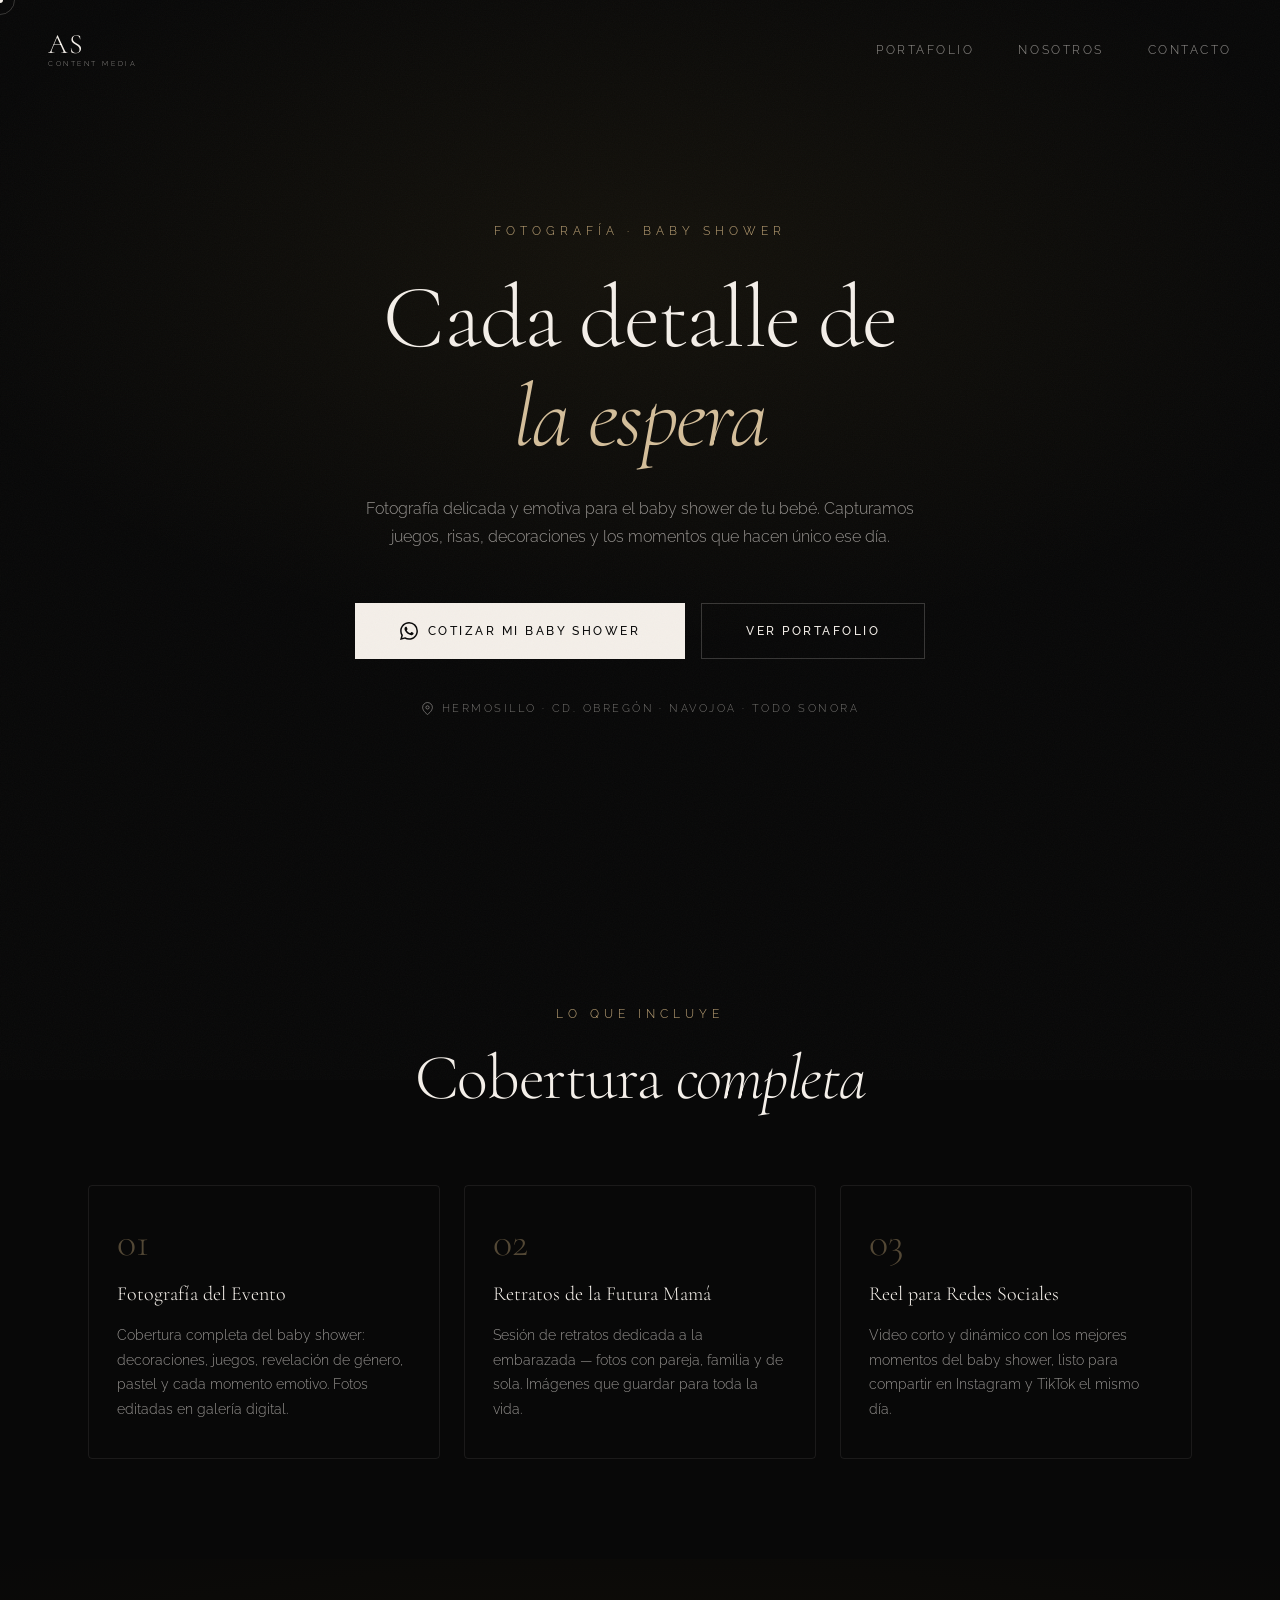
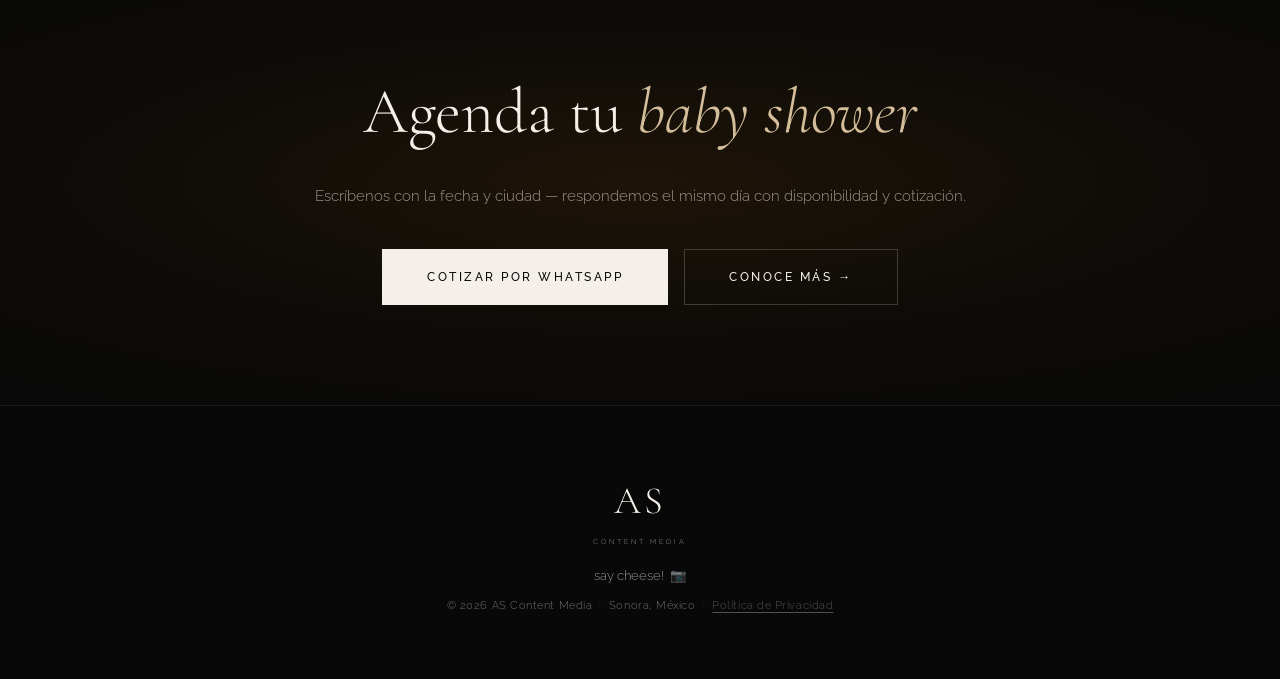
==== baby-shower.html @ 1902acff "feat: nuevas páginas de servicios, SEO optimizado y mejoras de UI - Agregar páginas: baby-shower, ba" ====
<!DOCTYPE html>
<html lang="es-MX">
<head>
  <meta charset="UTF-8">
  <meta name="viewport" content="width=device-width, initial-scale=1.0">
  <meta name="description" content="Fotografía profesional para baby shower en Sonora, México. Capturamos cada detalle, juego y emoción de la celebración de tu bebé. Hermosillo, Ciudad Obregón, Navojoa y todo Sonora.">
  <title>Fotografía para Baby Shower en Sonora | AS Content Media</title>
  <link rel="canonical" href="https://pagina-ascontentmedia.vercel.app/baby-shower.html">

  <script type="application/ld+json">
  {
    "@context": "https://schema.org",
    "@type": "Service",
    "name": "Fotografía para Baby Shower en Sonora",
    "description": "Fotografía profesional para baby shower en Hermosillo, Ciudad Obregón, Navojoa y todo el estado de Sonora, México.",
    "provider": {
      "@type": "LocalBusiness",
      "name": "AS Content Media",
      "telephone": "+526471581483",
      "url": "https://pagina-ascontentmedia.vercel.app/"
    },
    "areaServed": [
      { "@type": "City", "name": "Hermosillo" },
      { "@type": "City", "name": "Ciudad Obregón" },
      { "@type": "City", "name": "Navojoa" },
      { "@type": "City", "name": "Guaymas" },
      { "@type": "AdministrativeArea", "name": "Sonora" }
    ],
    "serviceType": "Baby Shower Photography"
  }
  </script>

  <link rel="preconnect" href="https://fonts.googleapis.com">
  <link rel="preconnect" href="https://fonts.gstatic.com" crossorigin>
  <link href="https://fonts.googleapis.com/css2?family=Cormorant+Garamond:ital,wght@0,300;0,400;1,300;1,400&family=Raleway:wght@300;400;500&display=swap" rel="stylesheet">
  <link rel="stylesheet" href="/css/style.css">

  <style>
    .event-hero {
      min-height: 100svh;
      display: flex;
      align-items: center;
      justify-content: center;
      text-align: center;
      padding: 140px 32px 100px;
      background:
        radial-gradient(ellipse 80% 60% at 50% 30%, rgba(184,150,62,0.07) 0%, transparent 70%),
        var(--black);
    }
    .event-hero__inner { max-width: 760px; margin: 0 auto; }
    .event-hero__tag {
      display: inline-block;
      font-size: 0.75rem;
      letter-spacing: 0.42em;
      text-transform: uppercase;
      color: var(--gold);
      margin-bottom: 28px;
    }
    .event-hero__title {
      font-family: var(--serif);
      font-size: clamp(3rem, 7vw, 6rem);
      font-weight: 300;
      line-height: 1.1;
      letter-spacing: -0.02em;
      margin-bottom: 28px;
    }
    .event-hero__title em { font-style: italic; color: var(--gold-lt); }
    .event-hero__sub {
      font-size: 1rem;
      color: var(--white-60);
      line-height: 1.75;
      margin-bottom: 52px;
      max-width: 560px;
      margin-left: auto;
      margin-right: auto;
    }
    .event-hero__location {
      display: inline-flex;
      align-items: center;
      gap: 8px;
      font-size: 0.7rem;
      letter-spacing: 0.22em;
      text-transform: uppercase;
      color: rgba(244,239,233,0.45);
      margin-top: 40px;
    }
    .event-section { padding: 100px 0; background: var(--black); }
    .event-section--alt {
      background: linear-gradient(180deg, var(--black) 0%, #0e0c08 50%, var(--black) 100%);
    }
    .event-grid {
      display: grid;
      grid-template-columns: repeat(3, 1fr);
      gap: 24px;
      margin-top: 60px;
    }
    .event-card {
      padding: 36px 28px;
      border: 1px solid var(--white-08);
      border-radius: 4px;
    }
    .event-card__num {
      font-family: var(--serif);
      font-size: 2.5rem;
      color: var(--gold);
      opacity: 0.4;
      line-height: 1;
      margin-bottom: 16px;
    }
    .event-card h3 { font-family: var(--serif); font-size: 1.25rem; font-weight: 300; margin-bottom: 12px; }
    .event-card p { font-size: 0.88rem; color: var(--white-60); line-height: 1.75; }
    .event-cta {
      padding: 100px 0;
      text-align: center;
      background: radial-gradient(ellipse 85% 65% at 50% 50%, #1e1408 0%, #0e0c08 50%, var(--black) 100%);
    }
    .event-cta__title { font-family: var(--serif); font-size: clamp(2.5rem, 5vw, 4.5rem); font-weight: 300; margin-bottom: 20px; }
    .event-cta__title em { font-style: italic; color: var(--gold-lt); }
    .event-cta__sub { font-size: 0.93rem; color: var(--white-60); margin-bottom: 40px; }
    .event-cta__btns { display: flex; gap: 16px; justify-content: center; flex-wrap: wrap; }
    @media (max-width: 720px) { .event-grid { grid-template-columns: 1fr; } }
  </style>
</head>
<body>

  <div class="grain"></div>
  <div class="cursor" id="cursor"></div>
  <div class="cursor-follower" id="cursorFollower"></div>

  <nav class="nav" id="nav">
    <a href="/" class="nav__logo" style="text-decoration:none">
      <span class="nav__logo-as">AS</span>
      <span class="nav__logo-sub">CONTENT MEDIA</span>
    </a>
    <ul class="nav__links" style="margin-left:auto">
      <li><a href="/#portafolio" class="nav__link">Portafolio</a></li>
      <li><a href="/#nosotros" class="nav__link">Nosotros</a></li>
      <li><a href="/#contacto" class="nav__link">Contacto</a></li>
    </ul>
  </nav>

  <section class="event-hero">
    <div class="event-hero__inner">
      <span class="event-hero__tag">Fotografía · Baby Shower</span>
      <h1 class="event-hero__title">Cada detalle de<br><em>la espera</em></h1>
      <p class="event-hero__sub">Fotografía delicada y emotiva para el baby shower de tu bebé. Capturamos juegos, risas, decoraciones y los momentos que hacen único ese día.</p>
      <div style="display:flex;gap:16px;justify-content:center;flex-wrap:wrap">
        <a href="https://wa.me/526471581483?text=Hola,%20me%20interesa%20fotografía%20para%20un%20baby%20shower" class="btn btn--white btn--lg" target="_blank" rel="noopener">
          <svg viewBox="0 0 24 24" fill="currentColor" width="18" height="18"><path d="M17.472 14.382c-.297-.149-1.758-.867-2.03-.967-.273-.099-.471-.148-.67.15-.197.297-.767.966-.94 1.164-.173.199-.347.223-.644.075-.297-.15-1.255-.463-2.39-1.475-.883-.788-1.48-1.761-1.653-2.059-.173-.297-.018-.458.13-.606.134-.133.298-.347.446-.52.149-.174.198-.298.298-.497.099-.198.05-.371-.025-.52-.075-.149-.669-1.612-.916-2.207-.242-.579-.487-.5-.669-.51-.173-.008-.371-.01-.57-.01-.198 0-.52.074-.792.372-.272.297-1.04 1.016-1.04 2.479 0 1.462 1.065 2.875 1.213 3.074.149.198 2.096 3.2 5.077 4.487.709.306 1.262.489 1.694.625.712.227 1.36.195 1.871.118.571-.085 1.758-.719 2.006-1.413.248-.694.248-1.289.173-1.413-.074-.124-.272-.198-.57-.347m-5.421 7.403h-.004a9.87 9.87 0 0 1-5.031-1.378l-.361-.214-3.741.982.998-3.648-.235-.374a9.86 9.86 0 0 1-1.51-5.26c.001-5.45 4.436-9.884 9.888-9.884 2.64 0 5.122 1.03 6.988 2.898a9.825 9.825 0 0 1 2.893 6.994c-.003 5.45-4.437 9.884-9.885 9.884m8.413-18.297A11.815 11.815 0 0 0 12.05 0C5.495 0 .16 5.335.157 11.892c0 2.096.547 4.142 1.588 5.945L.057 24l6.305-1.654a11.882 11.882 0 0 0 5.683 1.448h.005c6.554 0 11.89-5.335 11.893-11.893a11.821 11.821 0 0 0-3.48-8.413z"/></svg>
          Cotizar mi baby shower
        </a>
        <a href="/#portafolio" class="btn btn--ghost btn--lg">Ver portafolio</a>
      </div>
      <div class="event-hero__location">
        <svg viewBox="0 0 24 24" fill="none" stroke="currentColor" stroke-width="1.6" width="13" height="13"><path d="M21 10c0 7-9 13-9 13s-9-6-9-13a9 9 0 0 1 18 0z"/><circle cx="12" cy="10" r="3"/></svg>
        Hermosillo · Cd. Obregón · Navojoa · Todo Sonora
      </div>
    </div>
  </section>

  <section class="event-section">
    <div class="container">
      <div class="section-head">
        <span class="section-tag">Lo que incluye</span>
        <h2 class="section-title">Cobertura <em>completa</em></h2>
      </div>
      <div class="event-grid">
        <div class="event-card">
          <div class="event-card__num">01</div>
          <h3>Fotografía del Evento</h3>
          <p>Cobertura completa del baby shower: decoraciones, juegos, revelación de género, pastel y cada momento emotivo. Fotos editadas en galería digital.</p>
        </div>
        <div class="event-card">
          <div class="event-card__num">02</div>
          <h3>Retratos de la Futura Mamá</h3>
          <p>Sesión de retratos dedicada a la embarazada — fotos con pareja, familia y de sola. Imágenes que guardar para toda la vida.</p>
        </div>
        <div class="event-card">
          <div class="event-card__num">03</div>
          <h3>Reel para Redes Sociales</h3>
          <p>Video corto y dinámico con los mejores momentos del baby shower, listo para compartir en Instagram y TikTok el mismo día.</p>
        </div>
      </div>
    </div>
  </section>

  <section class="event-cta">
    <div class="container">
      <h2 class="event-cta__title">Agenda tu <em>baby shower</em></h2>
      <p class="event-cta__sub">Escríbenos con la fecha y ciudad — respondemos el mismo día con disponibilidad y cotización.</p>
      <div class="event-cta__btns">
        <a href="https://wa.me/526471581483?text=Hola,%20me%20interesa%20fotografía%20para%20un%20baby%20shower" class="btn btn--white btn--lg" target="_blank" rel="noopener">Cotizar por WhatsApp</a>
        <a href="/" class="btn btn--ghost btn--lg">Conoce más →</a>
      </div>
    </div>
  </section>

  <footer class="footer">
    <div class="container">
      <div class="footer__inner">
        <div class="footer__logo">
          <span class="footer__as">AS</span>
          <span class="footer__sub">CONTENT MEDIA</span>
        </div>
        <p class="footer__tag">say cheese! &nbsp;&#128247;</p>
        <p class="footer__copy">&copy; 2026 AS Content Media &nbsp;&middot;&nbsp; Sonora, M&eacute;xico &nbsp;&middot;&nbsp; <a href="/politica-privacidad.html" class="footer__privacy">Política de Privacidad</a></p>
      </div>
    </div>
  </footer>

  <script>
    const nav = document.getElementById('nav');
    window.addEventListener('scroll', () => nav.classList.toggle('scrolled', window.scrollY > 60), { passive: true });
  </script>
  <script src="/js/cursor.js"></script>

</body>
</html>
---- css/style.css ----
/* =============================================
   AS CONTENT MEDIA — Stylesheet
   ============================================= */

/* ---- Variables ---- */
:root {
  --black:     #080808;
  --dark:      #101010;
  --dark2:     #191919;
  --dark3:     #222222;
  --white:     #f4efe9;
  --white-60:  rgba(244, 239, 233, 0.6);
  --white-20:  rgba(244, 239, 233, 0.2);
  --white-08:  rgba(244, 239, 233, 0.08);
  --gold:      #c4a87a;
  --gold-lt:   #d4be9a;
  --serif:     'Cormorant Garamond', Georgia, serif;
  --sans:      'Raleway', sans-serif;
  --ease:      cubic-bezier(0.25, 0.46, 0.45, 0.94);
  --trans:     all 0.4s var(--ease);
}

/* ---- Reset ---- */
*, *::before, *::after { box-sizing: border-box; margin: 0; padding: 0; }
html { scroll-behavior: smooth; font-size: 16px; }
body {
  background: var(--black);
  color: var(--white);
  font-family: var(--sans);
  font-weight: 300;
  line-height: 1.65;
  overflow-x: hidden;
  cursor: none;
}
a { color: inherit; text-decoration: none; }
button { border: none; background: none; font: inherit; }
ul { list-style: none; }

/* ---- Grain overlay ---- */
.grain {
  position: fixed;
  inset: -20%;
  width: 140%;
  height: 140%;
  background-image: url("data:image/svg+xml,%3Csvg xmlns='http://www.w3.org/2000/svg' width='300' height='300'%3E%3Cfilter id='n'%3E%3CfeTurbulence type='fractalNoise' baseFrequency='0.85' numOctaves='4' stitchTiles='stitch'/%3E%3C/filter%3E%3Crect width='300' height='300' filter='url(%23n)'/%3E%3C/svg%3E");
  opacity: 0.032;
  pointer-events: none;
  z-index: 9999;
  animation: grain 10s steps(8) infinite;
}
@keyframes grain {
  0%   { transform: translate(0,0); }
  12%  { transform: translate(-5%,-5%); }
  25%  { transform: translate(-10%, 5%); }
  37%  { transform: translate(5%,-10%); }
  50%  { transform: translate(-5%, 15%); }
  62%  { transform: translate(15%,0); }
  75%  { transform: translate(0,10%); }
  87%  { transform: translate(-15%,0); }
  100% { transform: translate(10%,5%); }
}

/* ---- Custom cursor ---- */
.cursor {
  width: 6px;
  height: 6px;
  background: var(--white);
  border-radius: 50%;
  position: fixed;
  top: 0; left: 0;
  pointer-events: none;
  z-index: 10000;
  transform: translate(-50%, -50%);
  transition: transform 0.1s ease;
}
.cursor-follower {
  width: 30px;
  height: 30px;
  border: 1px solid var(--white-20);
  border-radius: 50%;
  position: fixed;
  top: 0; left: 0;
  pointer-events: none;
  z-index: 9998;
  transform: translate(-50%, -50%);
  transition: width 0.3s var(--ease), height 0.3s var(--ease), opacity 0.3s;
}
.cursor--hover ~ .cursor-follower,
.cursor-follower.hovered {
  width: 52px;
  height: 52px;
  opacity: 0.4;
}

/* ---- Layout helpers ---- */
.container {
  max-width: 1200px;
  margin: 0 auto;
  padding: 0 48px;
}
@media (max-width: 768px) { .container { padding: 0 24px; } }

/* ---- Reveal animation ---- */
.reveal {
  opacity: 0;
  transform: translateY(28px);
  transition: opacity 0.85s var(--ease), transform 0.85s var(--ease);
}
.reveal.in { opacity: 1; transform: none; }

/* =============================================
   NAVIGATION
   ============================================= */
.nav {
  position: fixed;
  top: 0; left: 0; right: 0;
  z-index: 900;
  padding: 30px 48px;
  display: flex;
  align-items: center;
  justify-content: space-between;
  transition: padding 0.4s var(--ease), background 0.4s var(--ease), border-color 0.4s var(--ease);
  border-bottom: 1px solid transparent;
}
.nav.scrolled {
  padding: 18px 48px;
  background: rgba(8, 8, 8, 0.92);
  backdrop-filter: blur(24px);
  -webkit-backdrop-filter: blur(24px);
  border-bottom-color: var(--white-08);
}

.nav__logo { display: flex; flex-direction: column; line-height: 1; }
.nav__logo-as {
  font-family: var(--serif);
  font-size: 1.75rem;
  font-weight: 300;
  letter-spacing: 0.04em;
}
.nav__logo-sub {
  font-size: 0.42rem;
  letter-spacing: 0.38em;
  color: var(--white-60);
  text-transform: uppercase;
  margin-top: 3px;
}

.nav__links {
  display: flex;
  gap: 44px;
}
.nav__link {
  font-size: 0.72rem;
  letter-spacing: 0.22em;
  text-transform: uppercase;
  color: var(--white-60);
  position: relative;
  transition: color 0.3s;
}
.nav__link::after {
  content: '';
  position: absolute;
  bottom: -5px; left: 0;
  width: 0; height: 1px;
  background: var(--gold);
  transition: width 0.35s var(--ease);
}
.nav__link:hover { color: var(--white); }
.nav__link:hover::after { width: 100%; }

.nav__burger {
  display: none;
  flex-direction: column;
  gap: 5px;
  padding: 12px;
  cursor: none;
}
.nav__burger span {
  display: block;
  width: 22px;
  height: 1px;
  background: var(--white);
  transition: var(--trans);
}
.nav__burger.open span:nth-child(1) { transform: translateY(6px) rotate(45deg); }
.nav__burger.open span:nth-child(2) { opacity: 0; }
.nav__burger.open span:nth-child(3) { transform: translateY(-6px) rotate(-45deg); }

/* =============================================
   MOBILE MENU
   ============================================= */
.mobile-menu {
  position: fixed;
  inset: 0;
  background: var(--black);
  z-index: 800;
  display: flex;
  align-items: center;
  justify-content: center;
  opacity: 0;
  pointer-events: none;
  transition: opacity 0.4s var(--ease);
}
.mobile-menu.open { opacity: 1; pointer-events: all; }
.mobile-menu ul { display: flex; flex-direction: column; gap: 36px; text-align: center; }
.mobile-link {
  font-family: var(--serif);
  font-size: 3.2rem;
  font-weight: 300;
  letter-spacing: 0.04em;
  color: var(--white);
  transition: color 0.3s;
}
.mobile-link:hover { color: var(--gold); }

/* =============================================
   BUTTONS
   ============================================= */
.btn {
  display: inline-flex;
  align-items: center;
  gap: 10px;
  padding: 13px 32px;
  font-family: var(--sans);
  font-size: 0.72rem;
  font-weight: 500;
  letter-spacing: 0.2em;
  text-transform: uppercase;
  border: 1px solid transparent;
  cursor: none;
  transition: var(--trans);
}
.btn--white { background: var(--white); color: var(--black); border-color: var(--white); }
.btn--white:hover { background: var(--gold); border-color: var(--gold); }
.btn--ghost { background: transparent; color: var(--white); border-color: var(--white-20); }
.btn--ghost:hover { border-color: var(--white-60); }
.btn--lg { padding: 17px 44px; font-size: 0.78rem; }

/* =============================================
   HERO
   ============================================= */
.hero {
  min-height: 100vh;
  display: flex;
  flex-direction: column;
  justify-content: center;
  padding: 130px 48px 90px;
  position: relative;
  overflow: hidden;
  max-width: 100vw;
}

.hero__right-section {
  position: absolute;
  right: 0;
  top: 0;
  bottom: 0;
  width: 58%;
  display: flex;
  align-items: center;
  justify-content: center;
  pointer-events: none;
}

.hero__bg-letter {
  position: absolute;
  font-family: var(--serif);
  font-size: clamp(200px, 22vw, 380px);
  font-weight: 300;
  line-height: 1;
  color: transparent;
  -webkit-text-stroke: 1px rgba(244, 239, 233, 0.05);
  letter-spacing: -0.02em;
  pointer-events: none;
  user-select: none;
  white-space: nowrap;
}

.hero__content {
  max-width: 820px;
  position: relative;
  z-index: 1;
}

.hero__tag {
  font-size: 0.75rem;
  letter-spacing: 0.42em;
  text-transform: uppercase;
  color: var(--gold);
  margin-bottom: 24px;
  transition-delay: 0.1s;
}

.hero__title {
  font-family: var(--serif);
  font-size: clamp(3.8rem, 8.5vw, 8.5rem);
  font-weight: 300;
  line-height: 1.03;
  letter-spacing: -0.025em;
  margin-bottom: 28px;
  transition-delay: 0.2s;
}
.hero__title em { font-style: italic; color: var(--gold-lt); }

.hero__sub {
  font-size: 0.95rem;
  color: var(--white-60);
  line-height: 1.85;
  max-width: 460px;
  margin-bottom: 52px;
  transition-delay: 0.3s;
}

.hero__cta {
  display: flex;
  gap: 18px;
  flex-wrap: wrap;
  transition-delay: 0.4s;
}

/* ---- Hero right panel ---- */
.hero__right {
  position: relative;
  display: flex;
  flex-direction: column;
  align-items: center;
  gap: 28px;
  z-index: 2;
  pointer-events: all;
}
.hero__badge {
  position: relative;
  width: 190px;
  height: 190px;
  flex-shrink: 0;
}
.hero__badge-ring {
  width: 100%;
  height: 100%;
  animation: spinBadge 28s linear infinite;
}
@keyframes spinBadge { to { transform: rotate(360deg); } }
.hero__badge-center {
  position: absolute;
  top: 50%; left: 50%;
  transform: translate(-50%, -50%);
  width: 76px; height: 76px;
  border: 1px solid var(--white-20);
  border-radius: 50%;
  display: flex;
  align-items: center;
  justify-content: center;
  transition: border-color 0.4s;
}
.hero__badge:hover .hero__badge-center { border-color: var(--gold); }
.hero__badge-center svg { width: 30px; height: 30px; color: var(--white-60); transition: color 0.4s; }
.hero__badge:hover .hero__badge-center svg { color: var(--gold); }
.hero__right-divider {
  width: 1px;
  height: 48px;
  background: linear-gradient(to bottom, transparent, var(--white-20), transparent);
}
.hero__ig {
  display: flex;
  align-items: center;
  gap: 9px;
  font-size: 0.68rem;
  letter-spacing: 0.18em;
  text-transform: uppercase;
  color: var(--white-60);
  border: 1px solid var(--white-08);
  padding: 11px 20px;
  transition: color 0.3s, border-color 0.3s;
}
.hero__ig:hover { color: var(--white); border-color: var(--white-20); }
.hero__location {
  display: flex;
  align-items: center;
  gap: 7px;
  font-size: 0.62rem;
  letter-spacing: 0.18em;
  text-transform: uppercase;
  color: rgba(244, 239, 233, 0.55);
}

/* Ocultar en móvil */
@media (max-width: 960px) { .hero__right-section { display: none; } }

.hero__scroll {
  position: absolute;
  bottom: 44px;
  right: 48px;
  display: flex;
  flex-direction: column;
  align-items: center;
  gap: 14px;
}
.hero__scroll span {
  font-size: 0.58rem;
  letter-spacing: 0.32em;
  text-transform: uppercase;
  color: var(--white-60);
  writing-mode: vertical-rl;
}
.hero__scroll-line {
  width: 1px;
  height: 64px;
  background: linear-gradient(to bottom, var(--gold), transparent);
  animation: scrollPulse 2.2s ease-in-out infinite;
}
@keyframes scrollPulse {
  0%   { transform: scaleY(0); transform-origin: top; opacity: 1; }
  50%  { transform: scaleY(1); transform-origin: top; opacity: 1; }
  51%  { transform: scaleY(1); transform-origin: bottom; }
  100% { transform: scaleY(0); transform-origin: bottom; opacity: 0; }
}

/* =============================================
   SECTION COMMON
   ============================================= */
.section-head { text-align: center; margin-bottom: 72px; }
.section-tag {
  display: inline-block;
  font-size: 0.75rem;
  letter-spacing: 0.42em;
  text-transform: uppercase;
  color: var(--gold);
  margin-bottom: 18px;
}
.section-title {
  font-family: var(--serif);
  font-size: clamp(2.6rem, 5vw, 4.8rem);
  font-weight: 300;
  line-height: 1.1;
  letter-spacing: -0.02em;
  margin-bottom: 16px;
}
.section-sub {
  font-size: 0.88rem;
  color: var(--white-60);
  max-width: 460px;
  margin: 0 auto;
  line-height: 1.75;
}

/* =============================================
   SERVICES
   ============================================= */
.services {
  padding: 130px 0;
  background:
    radial-gradient(ellipse 100% 55% at 50% 0%, #1c1409 0%, transparent 70%),
    radial-gradient(ellipse 60% 40% at 50% 100%, #14100600 0%, transparent 100%),
    var(--dark);
  position: relative;
  overflow: hidden;
}

/* Glow central suave detrás de las tarjetas */
.services::before {
  content: '';
  position: absolute;
  bottom: 0; left: 50%;
  transform: translateX(-50%);
  width: 70%;
  height: 1px;
  background: linear-gradient(to right, transparent, rgba(196,168,122,0.12), transparent);
  pointer-events: none;
}

/* Líneas horizontales decorativas */
.services__deco-line {
  position: absolute;
  left: 48px; right: 48px;
  height: 1px;
  background: linear-gradient(to right, transparent, rgba(196,168,122,0.18), transparent);
  pointer-events: none;
}
.services__deco-line--top    { top: 0; }
.services__deco-line--bottom { bottom: 0; }

.services__grid {
  display: grid;
  grid-template-columns: repeat(3, 1fr);
  gap: 1px;
  background: var(--white-08);
}

.svc-card {
  background: var(--dark);
  padding: 56px 40px 48px;
  position: relative;
  display: flex;
  flex-direction: column;
  transition: background 0.4s var(--ease);
}
.svc-card:hover { background: var(--dark2); }
.svc-card--featured { background: var(--dark2); }
.svc-card--featured:hover { background: var(--dark3); }

.svc-card__badge {
  position: absolute;
  top: 22px; right: 22px;
  font-size: 0.58rem;
  letter-spacing: 0.2em;
  text-transform: uppercase;
  color: var(--gold);
  border: 1px solid var(--gold);
  padding: 5px 14px;
}

.svc-card__num {
  font-family: var(--serif);
  font-size: 4.5rem;
  font-weight: 300;
  color: var(--white-08);
  line-height: 1;
  margin-bottom: 20px;
  letter-spacing: -0.04em;
}
.svc-card--featured .svc-card__num { color: rgba(244, 239, 233, 0.12); }

.svc-card__icon {
  width: 38px;
  height: 38px;
  color: var(--gold);
  margin-bottom: 28px;
  opacity: 0.75;
}
.svc-card__icon svg { width: 100%; height: 100%; }

.svc-card__title {
  font-family: var(--serif);
  font-size: 1.9rem;
  font-weight: 400;
  line-height: 1.2;
  letter-spacing: -0.01em;
  margin-bottom: 18px;
}
.svc-card__title em { font-style: italic; color: var(--gold-lt); }

.svc-card__desc {
  font-size: 0.83rem;
  color: var(--white-60);
  line-height: 1.72;
  margin-bottom: 28px;
}

.svc-card__list {
  flex: 1;
  margin-bottom: 40px;
}
.svc-card__list li {
  font-size: 0.78rem;
  color: var(--white-60);
  padding: 10px 0 10px 18px;
  border-bottom: 1px solid var(--white-08);
  position: relative;
}
.svc-card__list li::before {
  content: '—';
  position: absolute;
  left: 0;
  color: var(--gold);
  font-size: 0.7rem;
}

.svc-card__link {
  display: inline-block;
  font-size: 0.72rem;
  letter-spacing: 0.14em;
  text-transform: uppercase;
  color: var(--white);
  padding-bottom: 5px;
  border-bottom: 1px solid var(--gold);
  transition: color 0.3s, border-color 0.3s;
  align-self: flex-start;
}
.svc-card__link:hover { color: var(--gold); }

/* =============================================
   PORTFOLIO
   ============================================= */
.portfolio {
  padding: 130px 0;
}

.portfolio__grid {
  display: grid;
  grid-template-columns: repeat(4, 1fr);
  gap: 16px;
  padding: 0 48px;
}

.port-card {
  background: var(--dark);
  cursor: none;
  overflow: hidden;
  display: flex;
  flex-direction: column;
  border: 1px solid var(--white-08);
  transform-style: preserve-3d;
  transition: box-shadow 0.4s var(--ease), border-color 0.4s var(--ease);
  will-change: transform;
}
.port-card:focus { outline: 1px solid var(--gold); outline-offset: -1px; }
.port-card:hover { border-color: var(--white-20); box-shadow: 0 24px 60px rgba(0,0,0,0.6); }

/* Gloss shine layer */
.port-card::after {
  content: '';
  position: absolute;
  inset: 0;
  background: linear-gradient(135deg, rgba(244,239,233,0.07) 0%, transparent 55%);
  opacity: 0;
  transition: opacity 0.35s;
  pointer-events: none;
  z-index: 3;
}
.port-card:hover::after { opacity: 1; }

.port-card__visual {
  aspect-ratio: 4/3;
  position: relative;
  overflow: hidden;
}

.port-card__placeholder {
  width: 100%;
  height: 100%;
  min-height: 200px;
  display: flex;
  align-items: center;
  justify-content: center;
  background: linear-gradient(145deg, var(--dark2), var(--dark3));
  transition: transform 0.9s var(--ease);
}
.port-card:hover .port-card__placeholder { transform: scale(1.04); }

.port-card__cover-img {
  width: 100%;
  height: 100%;
  object-fit: cover;
  display: block;
  transition: transform 0.9s var(--ease);
}
.port-card:hover .port-card__cover-img { transform: scale(1.04); }
.port-card__placeholder svg {
  width: 60px;
  height: 60px;
  color: rgba(244, 239, 233, 0.06);
}

.port-card__hover {
  position: absolute;
  inset: 0;
  background: rgba(8, 8, 8, 0.55);
  display: flex;
  align-items: center;
  justify-content: center;
  opacity: 0;
  transition: opacity 0.4s var(--ease);
}
.port-card:hover .port-card__hover { opacity: 1; }
.port-card__hover span {
  font-size: 0.68rem;
  letter-spacing: 0.3em;
  text-transform: uppercase;
  color: var(--white);
  border: 1px solid var(--white-20);
  padding: 13px 30px;
}

.port-card__info {
  padding: 28px 36px;
}
.port-card__info h3 {
  font-family: var(--serif);
  font-size: 1.55rem;
  font-weight: 400;
  margin-bottom: 7px;
  letter-spacing: -0.01em;
}
.port-card__info p {
  font-size: 0.78rem;
  color: var(--white-60);
  line-height: 1.55;
}
.port-card__link {
  display: inline-block;
  margin-top: 10px;
  font-size: 0.72rem;
  letter-spacing: 0.12em;
  text-transform: uppercase;
  color: var(--gold);
  text-decoration: none;
  transition: color 0.3s, letter-spacing 0.3s;
}
.port-card__link:hover {
  color: var(--gold-lt);
  letter-spacing: 0.18em;
}

/* =============================================
   CONTACT
   ============================================= */
.contact {
  padding: 140px 0;
  background:
    radial-gradient(ellipse 85% 65% at 50% 50%, #1e1408 0%, #0e0c08 50%, var(--black) 100%);
  position: relative;
  overflow: hidden;
}

/* Anillos concéntricos decorativos */
.contact::before,
.contact::after {
  content: '';
  position: absolute;
  border-radius: 50%;
  top: 50%; left: 50%;
  transform: translate(-50%, -50%);
  pointer-events: none;
}
.contact::before {
  width: 520px; height: 520px;
  border: 1px solid rgba(196, 168, 122, 0.07);
}
.contact::after {
  width: 820px; height: 820px;
  border: 1px solid rgba(196, 168, 122, 0.035);
}

/* Brackets en las esquinas */
.contact__deco {
  position: absolute;
  width: 52px;
  height: 52px;
  pointer-events: none;
}
.contact__deco--tl { top: 36px; left: 48px;  border-top:  1px solid rgba(196,168,122,0.25); border-left:  1px solid rgba(196,168,122,0.25); }
.contact__deco--tr { top: 36px; right: 48px; border-top:  1px solid rgba(196,168,122,0.25); border-right: 1px solid rgba(196,168,122,0.25); }
.contact__deco--bl { bottom: 36px; left: 48px;  border-bottom: 1px solid rgba(196,168,122,0.25); border-left:  1px solid rgba(196,168,122,0.25); }
.contact__deco--br { bottom: 36px; right: 48px; border-bottom: 1px solid rgba(196,168,122,0.25); border-right: 1px solid rgba(196,168,122,0.25); }
.contact__inner {
  text-align: center;
  max-width: 620px;
  margin: 0 auto;
}
.contact__title {
  font-family: var(--serif);
  font-size: clamp(3rem, 6vw, 5.5rem);
  font-weight: 300;
  line-height: 1.1;
  letter-spacing: -0.025em;
  margin-bottom: 20px;
}
.contact__title em { font-style: italic; color: var(--gold-lt); }
.contact__sub {
  font-size: 0.88rem;
  color: var(--white-60);
  margin-bottom: 24px;
  line-height: 1.75;
}
.contact__tel {
  display: inline-flex;
  align-items: center;
  gap: 8px;
  font-size: 0.85rem;
  letter-spacing: 0.08em;
  color: rgba(244, 239, 233, 0.55);
  text-decoration: none;
  margin-bottom: 36px;
  transition: color 0.3s;
}
.contact__tel:hover { color: var(--white); }
.contact__btns {
  display: flex;
  gap: 18px;
  justify-content: center;
  flex-wrap: wrap;
}

/* =============================================
   FOOTER
   ============================================= */
.footer {
  padding: 64px 0;
  border-top: 1px solid var(--white-08);
}
.footer__inner { text-align: center; }
.footer__logo {
  display: inline-flex;
  flex-direction: column;
  align-items: center;
  margin-bottom: 18px;
}
.footer__as {
  font-family: var(--serif);
  font-size: 2.4rem;
  font-weight: 300;
  letter-spacing: 0.08em;
}
.footer__sub {
  font-size: 0.44rem;
  letter-spacing: 0.42em;
  color: var(--white-60);
  text-transform: uppercase;
  margin-top: 2px;
}
.footer__tag {
  font-size: 0.82rem;
  color: var(--white-60);
  margin-bottom: 10px;
}
.footer__privacy {
  color: inherit;
  text-decoration: underline;
  text-underline-offset: 3px;
  opacity: 0.7;
  transition: opacity 0.3s;
}
.footer__privacy:hover { opacity: 1; }
.footer__copy {
  font-size: 0.68rem;
  color: rgba(244, 239, 233, 0.45);
  letter-spacing: 0.05em;
}

/* =============================================
   MODAL
   ============================================= */
.modal-backdrop {
  position: fixed;
  inset: 0;
  background: rgba(0, 0, 0, 0.96);
  z-index: 1000;
  opacity: 0;
  pointer-events: none;
  transition: opacity 0.4s var(--ease);
}
.modal-backdrop.open {
  opacity: 1;
  pointer-events: all;
}

.modal {
  position: fixed;
  inset: 0;
  z-index: 1001;
  opacity: 0;
  pointer-events: none;
  transition: opacity 0.4s var(--ease);
  overflow-y: auto;
  display: flex;
  flex-direction: column;
}
.modal.open {
  opacity: 1;
  pointer-events: all;
}

.modal__close {
  position: fixed;
  top: 24px; right: 32px;
  width: 46px; height: 46px;
  border: 1px solid var(--white-20);
  color: var(--white);
  font-size: 1.4rem;
  display: flex;
  align-items: center;
  justify-content: center;
  cursor: none;
  transition: border-color 0.3s;
  z-index: 1002;
}
.modal__close:hover { border-color: var(--white-60); }

.modal__head {
  padding: 88px 48px 36px;
  text-align: center;
}
.modal__title {
  font-family: var(--serif);
  font-size: 3rem;
  font-weight: 300;
  letter-spacing: -0.02em;
  margin-bottom: 10px;
}
.modal__note {
  font-size: 0.78rem;
  color: var(--white-60);
  letter-spacing: 0.05em;
}

.modal__body { padding: 0 48px 80px; }

.modal__grid {
  display: grid;
  grid-template-columns: repeat(auto-fill, minmax(260px, 1fr));
  gap: 2px;
  background: var(--white-08);
  max-width: 1100px;
  margin: 0 auto;
}

.gallery-item {
  aspect-ratio: 4/3;
  background: var(--dark2);
  display: flex;
  align-items: center;
  justify-content: center;
  overflow: hidden;
  position: relative;
}
.gallery-item img,
.gallery-item video {
  width: 100%;
  height: 100%;
  object-fit: cover;
}

.gallery-ph {
  width: 100%;
  height: 100%;
  display: flex;
  flex-direction: column;
  align-items: center;
  justify-content: center;
  gap: 14px;
  background: linear-gradient(140deg, var(--dark2), var(--dark3));
}
.gallery-ph svg { width: 30px; height: 30px; color: var(--white-20); }
.gallery-ph span {
  font-size: 0.6rem;
  letter-spacing: 0.28em;
  text-transform: uppercase;
  color: var(--white-20);
}
.gallery-item--video .gallery-ph { background: linear-gradient(140deg, #0e0e1a, #181828); }

/* =============================================
   LIGHTBOX
   ============================================= */
.lightbox {
  position: fixed;
  inset: 0;
  z-index: 3000;
  background: rgba(0, 0, 0, 0.97);
  display: flex;
  align-items: center;
  justify-content: center;
  opacity: 0;
  pointer-events: none;
  transition: opacity 0.35s var(--ease);
}
.lightbox.open {
  opacity: 1;
  pointer-events: all;
}

.lightbox__close {
  position: fixed;
  top: 24px; right: 32px;
  width: 46px; height: 46px;
  border: 1px solid var(--white-20);
  color: var(--white);
  font-size: 1.5rem;
  display: flex;
  align-items: center;
  justify-content: center;
  cursor: none;
  transition: border-color 0.3s;
  z-index: 3001;
  background: none;
}
.lightbox__close:hover { border-color: var(--white-60); }

.lightbox__arrow {
  position: fixed;
  top: 50%;
  transform: translateY(-50%);
  width: 52px; height: 52px;
  border: 1px solid var(--white-20);
  color: var(--white);
  display: flex;
  align-items: center;
  justify-content: center;
  cursor: none;
  transition: border-color 0.3s, background 0.3s;
  z-index: 3001;
  background: rgba(8,8,8,0.6);
}
.lightbox__arrow:hover { border-color: var(--white-60); background: rgba(8,8,8,0.9); }
.lightbox__arrow svg { width: 22px; height: 22px; }
.lightbox__arrow--prev { left: 24px; }
.lightbox__arrow--next { right: 24px; }
.lightbox__arrow.hidden { opacity: 0; pointer-events: none; }

.lightbox__media {
  max-width: calc(100vw - 160px);
  max-height: calc(100vh - 120px);
  display: flex;
  align-items: center;
  justify-content: center;
}
.lightbox__media img {
  max-width: 100%;
  max-height: calc(100vh - 120px);
  object-fit: contain;
  display: block;
  animation: lbFadeIn 0.3s var(--ease);
}
.lightbox__media video {
  max-width: 100%;
  max-height: calc(100vh - 120px);
  animation: lbFadeIn 0.3s var(--ease);
}
@keyframes lbFadeIn {
  from { opacity: 0; transform: scale(0.97); }
  to   { opacity: 1; transform: scale(1); }
}

.lightbox__counter {
  position: fixed;
  bottom: 28px;
  left: 50%;
  transform: translateX(-50%);
  font-size: 0.68rem;
  letter-spacing: 0.25em;
  color: var(--white-60);
  text-transform: uppercase;
}

/* ---- Gallery items clickable ---- */
.gallery-item { cursor: none; transition: opacity 0.25s; }
.gallery-item:hover { opacity: 0.82; }

.gallery-item__play {
  position: absolute;
  inset: 0;
  display: flex;
  align-items: center;
  justify-content: center;
  pointer-events: none;
}

.gallery-loading {
  grid-column: 1 / -1;
  background: var(--dark);
  padding: 80px 40px;
  text-align: center;
  font-size: 0.72rem;
  letter-spacing: 0.2em;
  text-transform: uppercase;
  color: var(--white-60);
}

/* =============================================
   RESPONSIVE
   ============================================= */
@media (max-width: 960px) {
  .nav__links { display: none; }
  .nav__burger { display: flex; }

  .services__grid { grid-template-columns: 1fr; }

  .portfolio__grid {
    grid-template-columns: repeat(2, 1fr);
    padding: 0 24px;
  }
}

@media (max-width: 600px) {
  .hero { padding: 110px 24px 80px; }
  .hero__cta { flex-direction: column; align-items: flex-start; }
  .hero__scroll { right: 24px; }
  .nav { padding: 24px; }
  .nav.scrolled { padding: 16px 24px; }
  .services { padding: 88px 0; }
  .svc-card { padding: 40px 28px 36px; }
  .portfolio { padding: 88px 0; }
  .portfolio__grid { grid-template-columns: 1fr; padding: 0 24px; }
  .contact { padding: 88px 0; }
  .contact__btns { flex-direction: column; align-items: center; }
  .modal__head { padding: 72px 24px 28px; }
  .modal__body { padding: 0 24px 60px; }
  .modal__grid { grid-template-columns: 1fr; }
  .about__inner { grid-template-columns: 1fr; gap: 48px; }
  .about__deco { display: none; }
  .faq__question { font-size: 1.05rem; }
}

/* =============================================
   ABOUT
   ============================================= */
.about {
  padding: 130px 0;
  background: var(--black);
  position: relative;
}
.about::before {
  content: '';
  position: absolute;
  top: 0; left: 48px; right: 48px;
  height: 1px;
  background: linear-gradient(to right, transparent, rgba(196,168,122,0.18), transparent);
}
.about__inner {
  display: grid;
  grid-template-columns: 1fr 1fr;
  gap: 80px;
  align-items: center;
}
.about .section-tag { display: block; margin-bottom: 16px; }
.about .section-title {
  text-align: left;
  margin-bottom: 32px;
}
.about .section-title em { font-style: italic; color: var(--gold-lt); }
.about__body {
  font-size: 0.9rem;
  color: var(--white-60);
  line-height: 1.9;
  margin-bottom: 20px;
}
.about__signature {
  display: flex;
  flex-direction: column;
  gap: 4px;
  margin-top: 36px;
  padding-top: 28px;
  border-top: 1px solid var(--white-08);
}
.about__signature span:first-child {
  font-family: var(--serif);
  font-size: 1.6rem;
  font-weight: 300;
  font-style: italic;
  color: var(--gold-lt);
  letter-spacing: 0.02em;
}
.about__handle {
  font-size: 0.7rem;
  letter-spacing: 0.22em;
  text-transform: uppercase;
  color: rgba(244,239,233,0.35);
}

/* About decorative side */
.about__deco {
  display: flex;
  flex-direction: column;
  align-items: center;
  gap: 28px;
}
.about__deco-frame {
  border: 1px solid var(--white-08);
  padding: 48px 36px;
  width: 100%;
  display: flex;
  flex-direction: column;
  align-items: center;
  gap: 40px;
  position: relative;
  background: var(--dark);
}
.about__deco-frame::before {
  content: '';
  position: absolute;
  inset: 8px;
  border: 1px solid rgba(196,168,122,0.07);
  pointer-events: none;
}
.about__deco-icon {
  width: 64px;
  height: 64px;
  color: var(--gold);
  opacity: 0.5;
}
.about__deco-stats {
  display: flex;
  flex-direction: column;
  gap: 0;
  width: 100%;
}
.about__stat {
  text-align: center;
  padding: 20px 0;
}
.about__stat-divider {
  width: 40px;
  height: 1px;
  background: var(--white-08);
  margin: 0 auto;
}
.about__stat-num {
  display: block;
  font-family: var(--serif);
  font-size: 2.4rem;
  font-weight: 300;
  color: var(--gold-lt);
  letter-spacing: -0.02em;
  line-height: 1;
  margin-bottom: 6px;
}
.about__stat-label {
  display: block;
  font-size: 0.65rem;
  letter-spacing: 0.22em;
  text-transform: uppercase;
  color: var(--white-60);
}
.about__deco-area {
  font-size: 0.65rem;
  letter-spacing: 0.3em;
  text-transform: uppercase;
  color: rgba(244,239,233,0.25);
}

/* =============================================
   TESTIMONIALS
   ============================================= */
.testimonials {
  padding: 130px 0;
  background: var(--black);
  position: relative;
}
.testimonials__grid {
  display: grid;
  grid-template-columns: repeat(3, 1fr);
  gap: 24px;
}
.testi-card {
  padding: 36px 32px;
  border: 1px solid var(--white-08);
  border-radius: 4px;
  display: flex;
  flex-direction: column;
  gap: 20px;
  transition: border-color 0.4s;
}
.testi-card:hover { border-color: rgba(196, 168, 122, 0.3); }
.testi-card__stars {
  color: var(--gold);
  font-size: 0.9rem;
  letter-spacing: 3px;
}
.testi-card__text {
  font-family: var(--serif);
  font-size: 1.05rem;
  font-weight: 300;
  font-style: italic;
  line-height: 1.75;
  color: rgba(244, 239, 233, 0.8);
  flex: 1;
}
.testi-card__author {
  display: flex;
  flex-direction: column;
  gap: 4px;
  padding-top: 16px;
  border-top: 1px solid var(--white-08);
}
.testi-card__author strong {
  font-size: 0.82rem;
  letter-spacing: 0.08em;
  color: var(--white);
  font-weight: 500;
  font-style: normal;
}
.testi-card__author span {
  font-size: 0.72rem;
  letter-spacing: 0.08em;
  color: var(--gold);
  text-transform: uppercase;
}

/* 5th card centered on bottom row */
.testi-card:nth-child(4) { grid-column: 1; }
.testi-card:nth-child(5) { grid-column: 2; }

@media (max-width: 960px) {
  .testimonials { padding: 88px 0; }
  .testimonials__grid { grid-template-columns: 1fr 1fr; }
  .testi-card:nth-child(4),
  .testi-card:nth-child(5) { grid-column: auto; }
}
@media (max-width: 600px) {
  .testimonials__grid { grid-template-columns: 1fr; padding: 0 24px; }
}

/* =============================================
   FAQ
   ============================================= */
.faq {
  padding: 130px 0;
  background: var(--dark);
  position: relative;
}
.faq::before {
  content: '';
  position: absolute;
  top: 0; left: 48px; right: 48px;
  height: 1px;
  background: linear-gradient(to right, transparent, rgba(196,168,122,0.18), transparent);
}
.faq .section-head { margin-bottom: 64px; }

.faq__list {
  max-width: 860px;
  margin: 0 auto;
}

.faq__item {
  border-bottom: 1px solid var(--white-08);
}
.faq__item:first-child {
  border-top: 1px solid var(--white-08);
}

.faq__question {
  display: flex;
  justify-content: space-between;
  align-items: center;
  gap: 24px;
  padding: 26px 0;
  font-family: var(--serif);
  font-size: 1.22rem;
  font-weight: 400;
  letter-spacing: -0.01em;
  color: var(--white);
  cursor: none;
  list-style: none;
  transition: color 0.3s;
}
.faq__question::-webkit-details-marker { display: none; }
.faq__question:hover { color: var(--gold-lt); }
.faq__item[open] .faq__question { color: var(--gold-lt); }

.faq__icon {
  flex-shrink: 0;
  width: 22px;
  height: 22px;
  border: 1px solid var(--white-20);
  border-radius: 50%;
  position: relative;
  transition: border-color 0.3s, transform 0.4s var(--ease);
}
.faq__icon::before,
.faq__icon::after {
  content: '';
  position: absolute;
  background: var(--white-60);
  transition: opacity 0.3s, background 0.3s;
}
.faq__icon::before {
  width: 8px; height: 1px;
  top: 50%; left: 50%;
  transform: translate(-50%, -50%);
}
.faq__icon::after {
  width: 1px; height: 8px;
  top: 50%; left: 50%;
  transform: translate(-50%, -50%);
  transition: opacity 0.3s, transform 0.4s var(--ease);
}
.faq__item[open] .faq__icon {
  border-color: var(--gold);
  transform: rotate(45deg);
}
.faq__item[open] .faq__icon::before,
.faq__item[open] .faq__icon::after {
  background: var(--gold);
}

.faq__answer {
  padding-bottom: 28px;
}
.faq__answer p {
  font-size: 0.88rem;
  color: var(--white-60);
  line-height: 1.88;
  max-width: 720px;
}
.faq__answer strong {
  color: rgba(244,239,233,0.85);
  font-weight: 500;
}
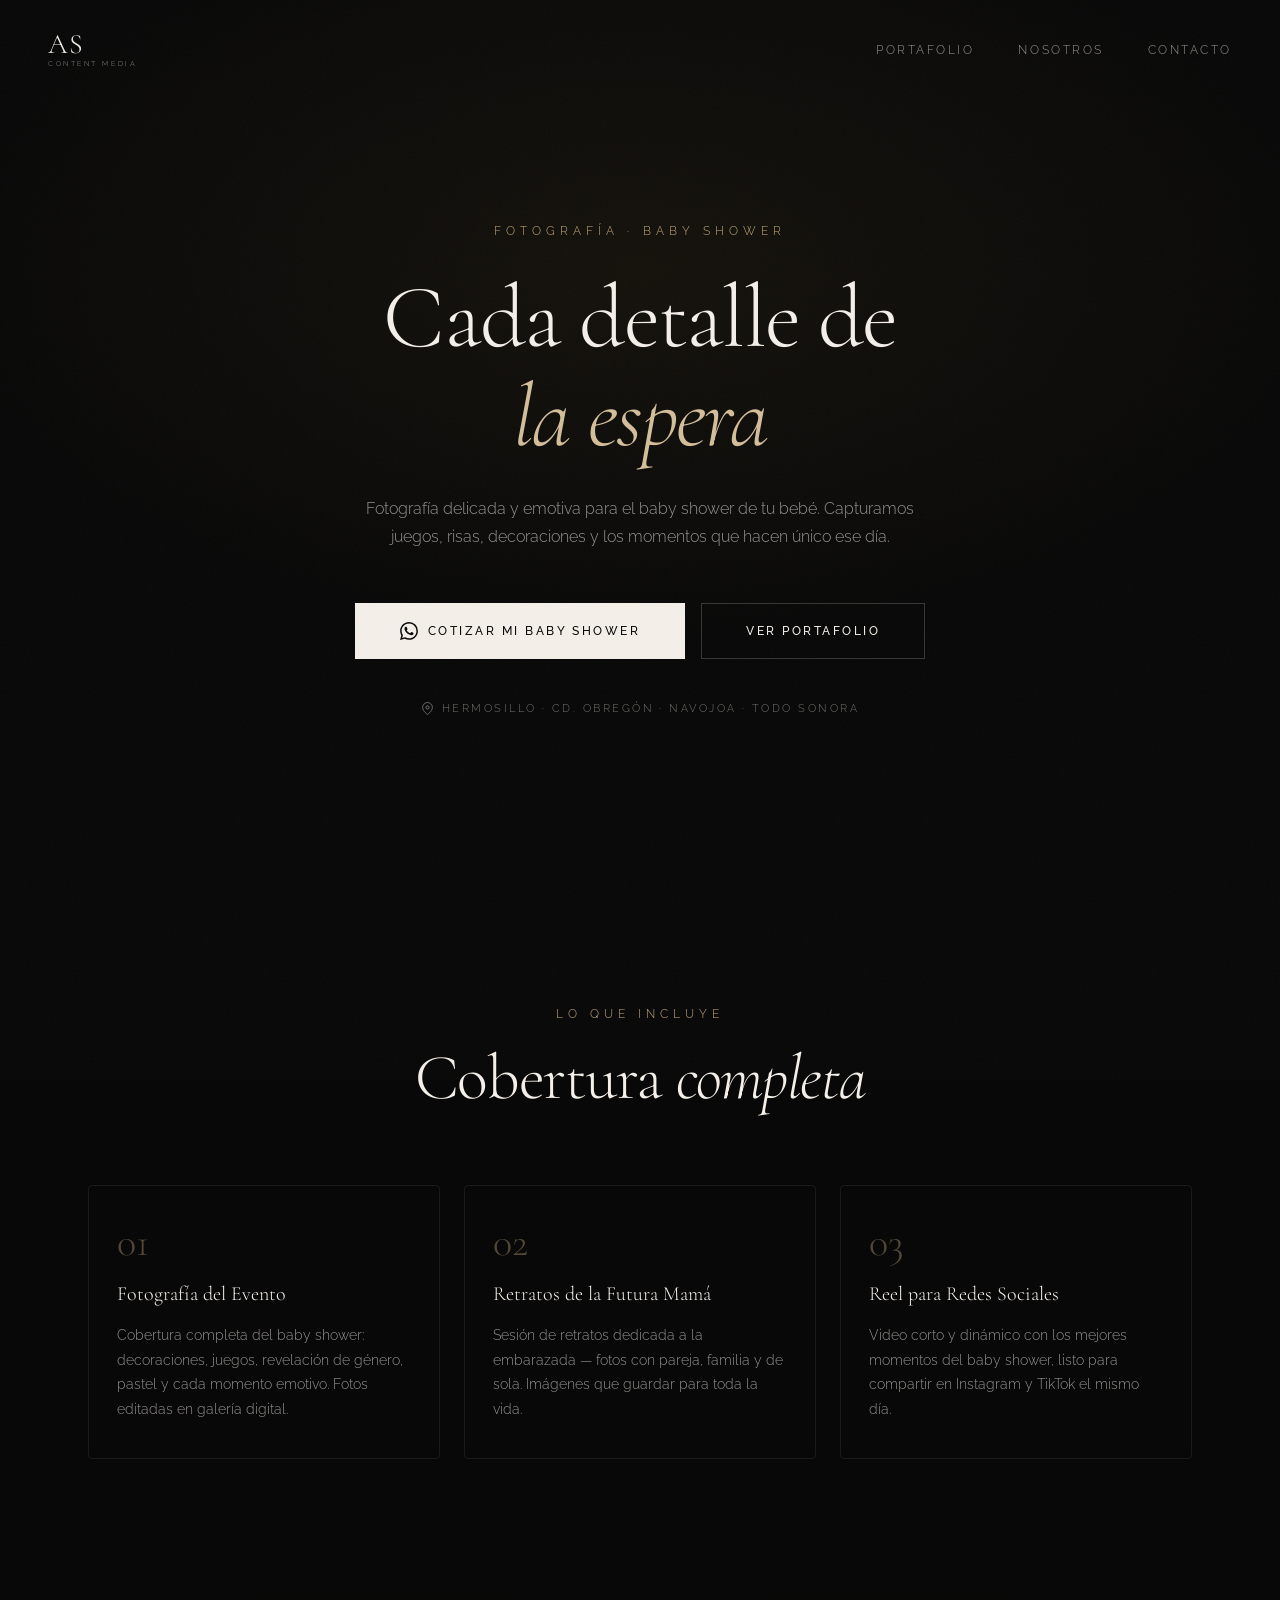
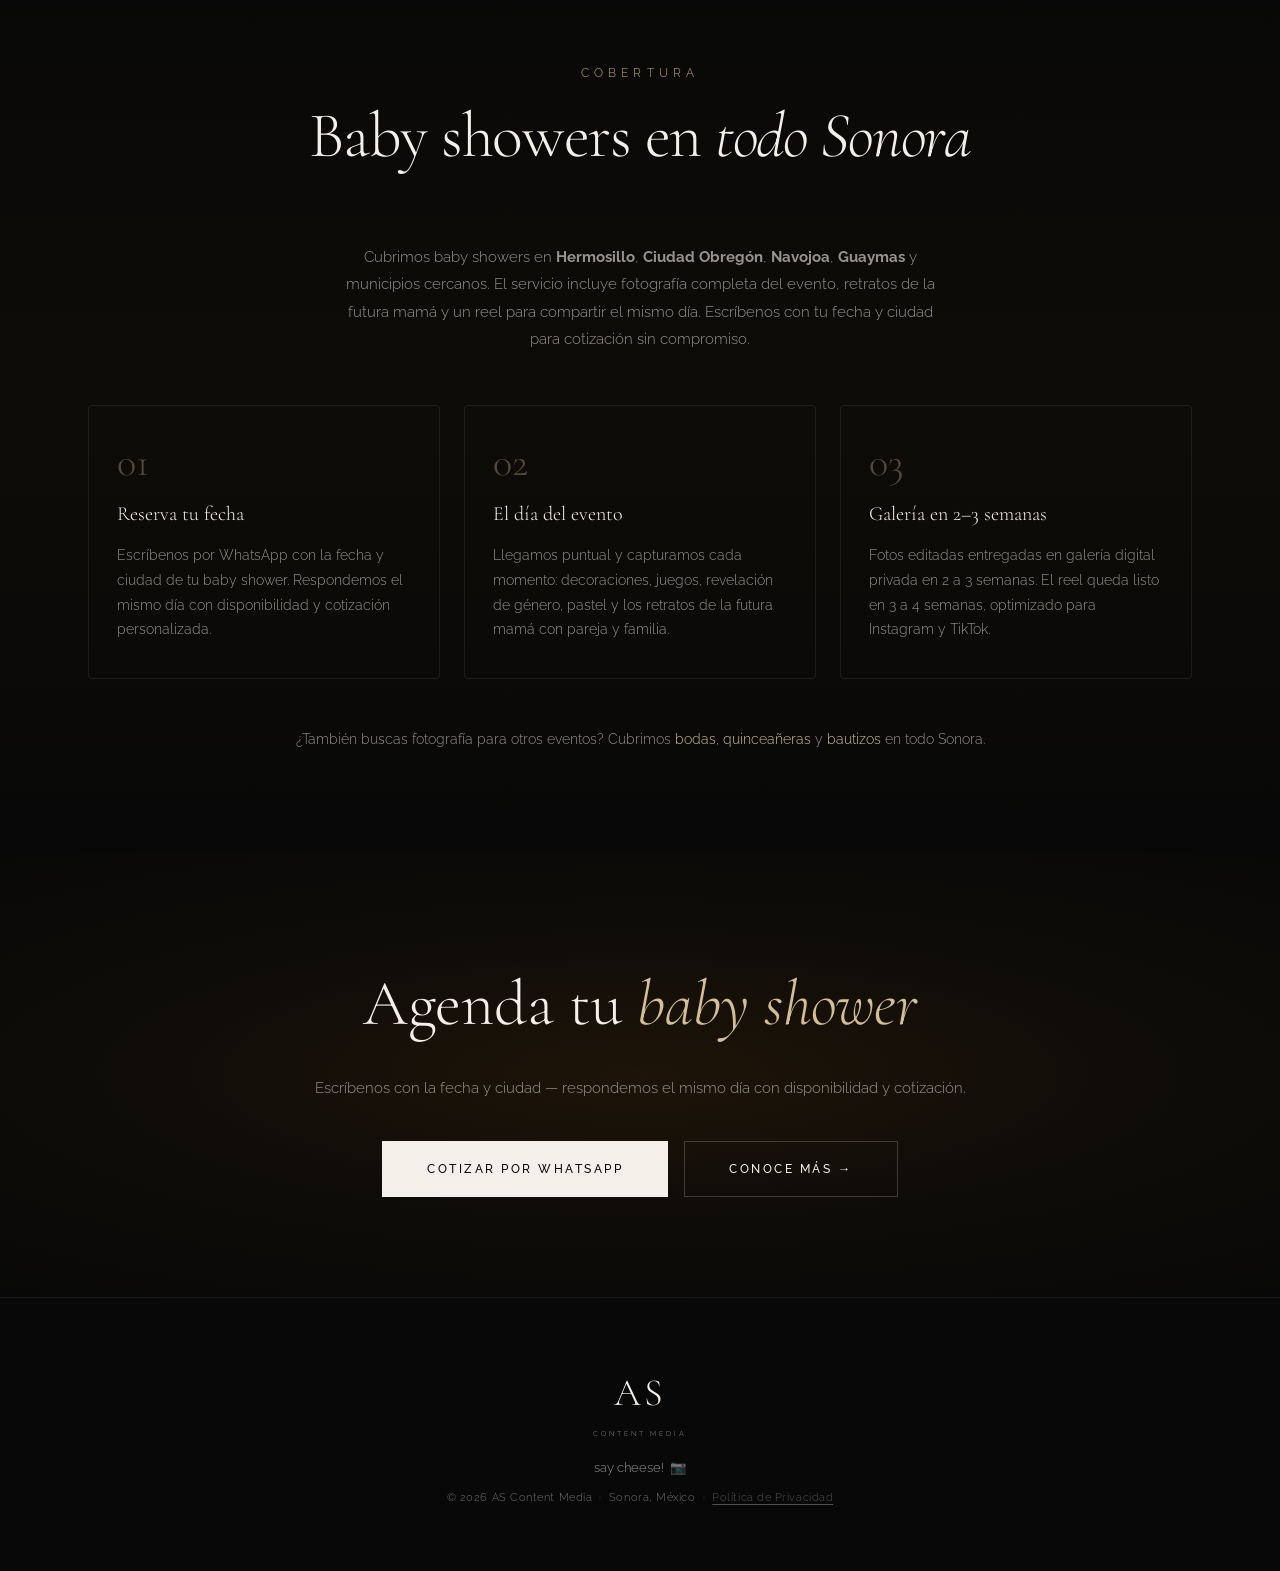
==== commit deefe66c: "fix: eliminar cursor personalizado y restaurar cursor normal del sistema Co-Authored-By: Claude Sonn" ====
--- a/baby-shower.html
+++ b/baby-shower.html
@@ -5,28 +5,70 @@
   <meta name="viewport" content="width=device-width, initial-scale=1.0">
   <meta name="description" content="Fotografía profesional para baby shower en Sonora, México. Capturamos cada detalle, juego y emoción de la celebración de tu bebé. Hermosillo, Ciudad Obregón, Navojoa y todo Sonora.">
   <title>Fotografía para Baby Shower en Sonora | AS Content Media</title>
-  <link rel="canonical" href="https://pagina-ascontentmedia.vercel.app/baby-shower.html">
+  <link rel="canonical" href="https://pagina-ascontentmedia.vercel.app/baby-shower">
+
+  <!-- Open Graph -->
+  <meta property="og:type" content="website">
+  <meta property="og:site_name" content="AS Content Media">
+  <meta property="og:title" content="Fotografía para Baby Shower en Sonora | AS Content Media">
+  <meta property="og:description" content="Fotografía profesional para baby shower en Sonora, México. Capturamos cada detalle, juego y emoción de la celebración de tu bebé. Hermosillo, Ciudad Obregón, Navojoa y todo Sonora.">
+  <meta property="og:url" content="https://pagina-ascontentmedia.vercel.app/baby-shower">
+  <meta property="og:image" content="https://pagina-ascontentmedia.vercel.app/og-image.jpg">
+  <meta property="og:image:width" content="1200">
+  <meta property="og:image:height" content="630">
+  <meta property="og:locale" content="es_MX">
+  <meta name="twitter:card" content="summary_large_image">
+  <meta name="twitter:title" content="Fotografía para Baby Shower en Sonora | AS Content Media">
+  <meta name="twitter:description" content="Fotografía profesional para baby shower en Hermosillo, Ciudad Obregón, Navojoa y todo Sonora.">
+  <meta name="twitter:image" content="https://pagina-ascontentmedia.vercel.app/og-image.jpg">
+
+  <!-- Favicon -->
+  <link rel="icon" type="image/png" href="/favicon.png">
+  <link rel="apple-touch-icon" href="/apple-touch-icon.png">
 
   <script type="application/ld+json">
   {
     "@context": "https://schema.org",
-    "@type": "Service",
-    "name": "Fotografía para Baby Shower en Sonora",
-    "description": "Fotografía profesional para baby shower en Hermosillo, Ciudad Obregón, Navojoa y todo el estado de Sonora, México.",
-    "provider": {
-      "@type": "LocalBusiness",
-      "name": "AS Content Media",
-      "telephone": "+526471581483",
-      "url": "https://pagina-ascontentmedia.vercel.app/"
-    },
-    "areaServed": [
-      { "@type": "City", "name": "Hermosillo" },
-      { "@type": "City", "name": "Ciudad Obregón" },
-      { "@type": "City", "name": "Navojoa" },
-      { "@type": "City", "name": "Guaymas" },
-      { "@type": "AdministrativeArea", "name": "Sonora" }
-    ],
-    "serviceType": "Baby Shower Photography"
+    "@graph": [
+      {
+        "@type": "Service",
+        "@id": "https://pagina-ascontentmedia.vercel.app/baby-shower#service",
+        "name": "Fotografía para Baby Shower en Sonora",
+        "description": "Fotografía profesional para baby shower en Hermosillo, Ciudad Obregón, Navojoa y todo el estado de Sonora, México.",
+        "provider": { "@id": "https://pagina-ascontentmedia.vercel.app/#business" },
+        "areaServed": [
+          { "@type": "City", "name": "Hermosillo" },
+          { "@type": "City", "name": "Ciudad Obregón" },
+          { "@type": "City", "name": "Navojoa" },
+          { "@type": "City", "name": "Guaymas" },
+          { "@type": "AdministrativeArea", "name": "Sonora" }
+        ],
+        "serviceType": "Baby Shower Photography",
+        "offers": {
+          "@type": "Offer",
+          "priceCurrency": "MXN",
+          "availability": "https://schema.org/InStock",
+          "seller": { "@id": "https://pagina-ascontentmedia.vercel.app/#business" }
+        }
+      },
+      {
+        "@type": "BreadcrumbList",
+        "itemListElement": [
+          { "@type": "ListItem", "position": 1, "name": "Inicio", "item": "https://pagina-ascontentmedia.vercel.app/" },
+          { "@type": "ListItem", "position": 2, "name": "Baby Shower", "item": "https://pagina-ascontentmedia.vercel.app/baby-shower" }
+        ]
+      },
+      {
+        "@type": "WebPage",
+        "@id": "https://pagina-ascontentmedia.vercel.app/baby-shower#webpage",
+        "name": "Fotografía para Baby Shower en Sonora | AS Content Media",
+        "description": "Fotografía profesional para baby shower en Hermosillo, Ciudad Obregón, Navojoa y todo Sonora.",
+        "url": "https://pagina-ascontentmedia.vercel.app/baby-shower",
+        "inLanguage": "es-MX",
+        "isPartOf": { "@id": "https://pagina-ascontentmedia.vercel.app/#website" },
+        "about": { "@id": "https://pagina-ascontentmedia.vercel.app/#business" }
+      }
+    ]
   }
   </script>
 
@@ -124,9 +166,6 @@
 <body>
 
   <div class="grain"></div>
-  <div class="cursor" id="cursor"></div>
-  <div class="cursor-follower" id="cursorFollower"></div>
-
   <nav class="nav" id="nav">
     <a href="/" class="nav__logo" style="text-decoration:none">
       <span class="nav__logo-as">AS</span>
@@ -184,6 +223,41 @@
     </div>
   </section>
 
+  <section class="event-section event-section--alt">
+    <div class="container">
+      <div class="section-head">
+        <span class="section-tag">Cobertura</span>
+        <h2 class="section-title">Baby showers en <em>todo Sonora</em></h2>
+      </div>
+      <p style="text-align:center;color:var(--white-60);max-width:600px;margin:32px auto 0;font-size:0.95rem;line-height:1.8">
+        Cubrimos baby showers en <strong>Hermosillo</strong>, <strong>Ciudad Obregón</strong>, <strong>Navojoa</strong>, <strong>Guaymas</strong> y municipios cercanos. El servicio incluye fotografía completa del evento, retratos de la futura mamá y un reel para compartir el mismo día. Escríbenos con tu fecha y ciudad para cotización sin compromiso.
+      </p>
+      <div style="display:grid;grid-template-columns:repeat(3,1fr);gap:24px;margin-top:52px">
+        <div class="event-card">
+          <div class="event-card__num">01</div>
+          <h3>Reserva tu fecha</h3>
+          <p>Escríbenos por WhatsApp con la fecha y ciudad de tu baby shower. Respondemos el mismo día con disponibilidad y cotización personalizada.</p>
+        </div>
+        <div class="event-card">
+          <div class="event-card__num">02</div>
+          <h3>El día del evento</h3>
+          <p>Llegamos puntual y capturamos cada momento: decoraciones, juegos, revelación de género, pastel y los retratos de la futura mamá con pareja y familia.</p>
+        </div>
+        <div class="event-card">
+          <div class="event-card__num">03</div>
+          <h3>Galería en 2–3 semanas</h3>
+          <p>Fotos editadas entregadas en galería digital privada en 2 a 3 semanas. El reel queda listo en 3 a 4 semanas, optimizado para Instagram y TikTok.</p>
+        </div>
+      </div>
+      <p style="text-align:center;margin-top:48px;color:var(--white-60);font-size:0.9rem">
+        ¿También buscas fotografía para otros eventos? Cubrimos
+        <a href="/bodas" style="color:var(--gold-lt)">bodas</a>,
+        <a href="/quincea%C3%B1eras" style="color:var(--gold-lt)">quinceañeras</a> y
+        <a href="/bautizos" style="color:var(--gold-lt)">bautizos</a> en todo Sonora.
+      </p>
+    </div>
+  </section>
+
   <section class="event-cta">
     <div class="container">
       <h2 class="event-cta__title">Agenda tu <em>baby shower</em></h2>
@@ -212,7 +286,6 @@
     const nav = document.getElementById('nav');
     window.addEventListener('scroll', () => nav.classList.toggle('scrolled', window.scrollY > 60), { passive: true });
   </script>
-  <script src="/js/cursor.js"></script>
 
 </body>
 </html>
--- a/css/style.css
+++ b/css/style.css
@@ -30,7 +30,6 @@
   font-weight: 300;
   line-height: 1.65;
   overflow-x: hidden;
-  cursor: none;
 }
 a { color: inherit; text-decoration: none; }
 button { border: none; background: none; font: inherit; }
@@ -60,38 +59,6 @@
   100% { transform: translate(10%,5%); }
 }
 
-/* ---- Custom cursor ---- */
-.cursor {
-  width: 6px;
-  height: 6px;
-  background: var(--white);
-  border-radius: 50%;
-  position: fixed;
-  top: 0; left: 0;
-  pointer-events: none;
-  z-index: 10000;
-  transform: translate(-50%, -50%);
-  transition: transform 0.1s ease;
-}
-.cursor-follower {
-  width: 30px;
-  height: 30px;
-  border: 1px solid var(--white-20);
-  border-radius: 50%;
-  position: fixed;
-  top: 0; left: 0;
-  pointer-events: none;
-  z-index: 9998;
-  transform: translate(-50%, -50%);
-  transition: width 0.3s var(--ease), height 0.3s var(--ease), opacity 0.3s;
-}
-.cursor--hover ~ .cursor-follower,
-.cursor-follower.hovered {
-  width: 52px;
-  height: 52px;
-  opacity: 0.4;
-}
-
 /* ---- Layout helpers ---- */
 .container {
   max-width: 1200px;
@@ -173,7 +140,7 @@
   flex-direction: column;
   gap: 5px;
   padding: 12px;
-  cursor: none;
+  cursor: pointer;
 }
 .nav__burger span {
   display: block;
@@ -227,7 +194,7 @@
   letter-spacing: 0.2em;
   text-transform: uppercase;
   border: 1px solid transparent;
-  cursor: none;
+  cursor: pointer;
   transition: var(--trans);
 }
 .btn--white { background: var(--white); color: var(--black); border-color: var(--white); }
@@ -594,7 +561,7 @@
 
 .port-card {
   background: var(--dark);
-  cursor: none;
+  cursor: pointer;
   overflow: hidden;
   display: flex;
   flex-direction: column;
@@ -826,6 +793,20 @@
   color: rgba(244, 239, 233, 0.45);
   letter-spacing: 0.05em;
 }
+.footer__dev {
+  font-size: 0.62rem;
+  color: rgba(244, 239, 233, 0.3);
+  letter-spacing: 0.05em;
+  margin-top: 0.25rem;
+}
+.footer__dev-link {
+  color: inherit;
+  text-decoration: underline;
+  text-underline-offset: 3px;
+  opacity: 0.7;
+  transition: opacity 0.3s;
+}
+.footer__dev-link:hover { opacity: 1; }
 
 /* =============================================
    MODAL
@@ -870,7 +851,7 @@
   display: flex;
   align-items: center;
   justify-content: center;
-  cursor: none;
+  cursor: pointer;
   transition: border-color 0.3s;
   z-index: 1002;
 }
@@ -969,7 +950,7 @@
   display: flex;
   align-items: center;
   justify-content: center;
-  cursor: none;
+  cursor: pointer;
   transition: border-color 0.3s;
   z-index: 3001;
   background: none;
@@ -986,7 +967,7 @@
   display: flex;
   align-items: center;
   justify-content: center;
-  cursor: none;
+  cursor: pointer;
   transition: border-color 0.3s, background 0.3s;
   z-index: 3001;
   background: rgba(8,8,8,0.6);
@@ -1033,7 +1014,7 @@
 }
 
 /* ---- Gallery items clickable ---- */
-.gallery-item { cursor: none; transition: opacity 0.25s; }
+.gallery-item { cursor: pointer; transition: opacity 0.25s; }
 .gallery-item:hover { opacity: 0.82; }
 
 .gallery-item__play {
@@ -1330,7 +1311,7 @@
   font-weight: 400;
   letter-spacing: -0.01em;
   color: var(--white);
-  cursor: none;
+  cursor: pointer;
   list-style: none;
   transition: color 0.3s;
 }
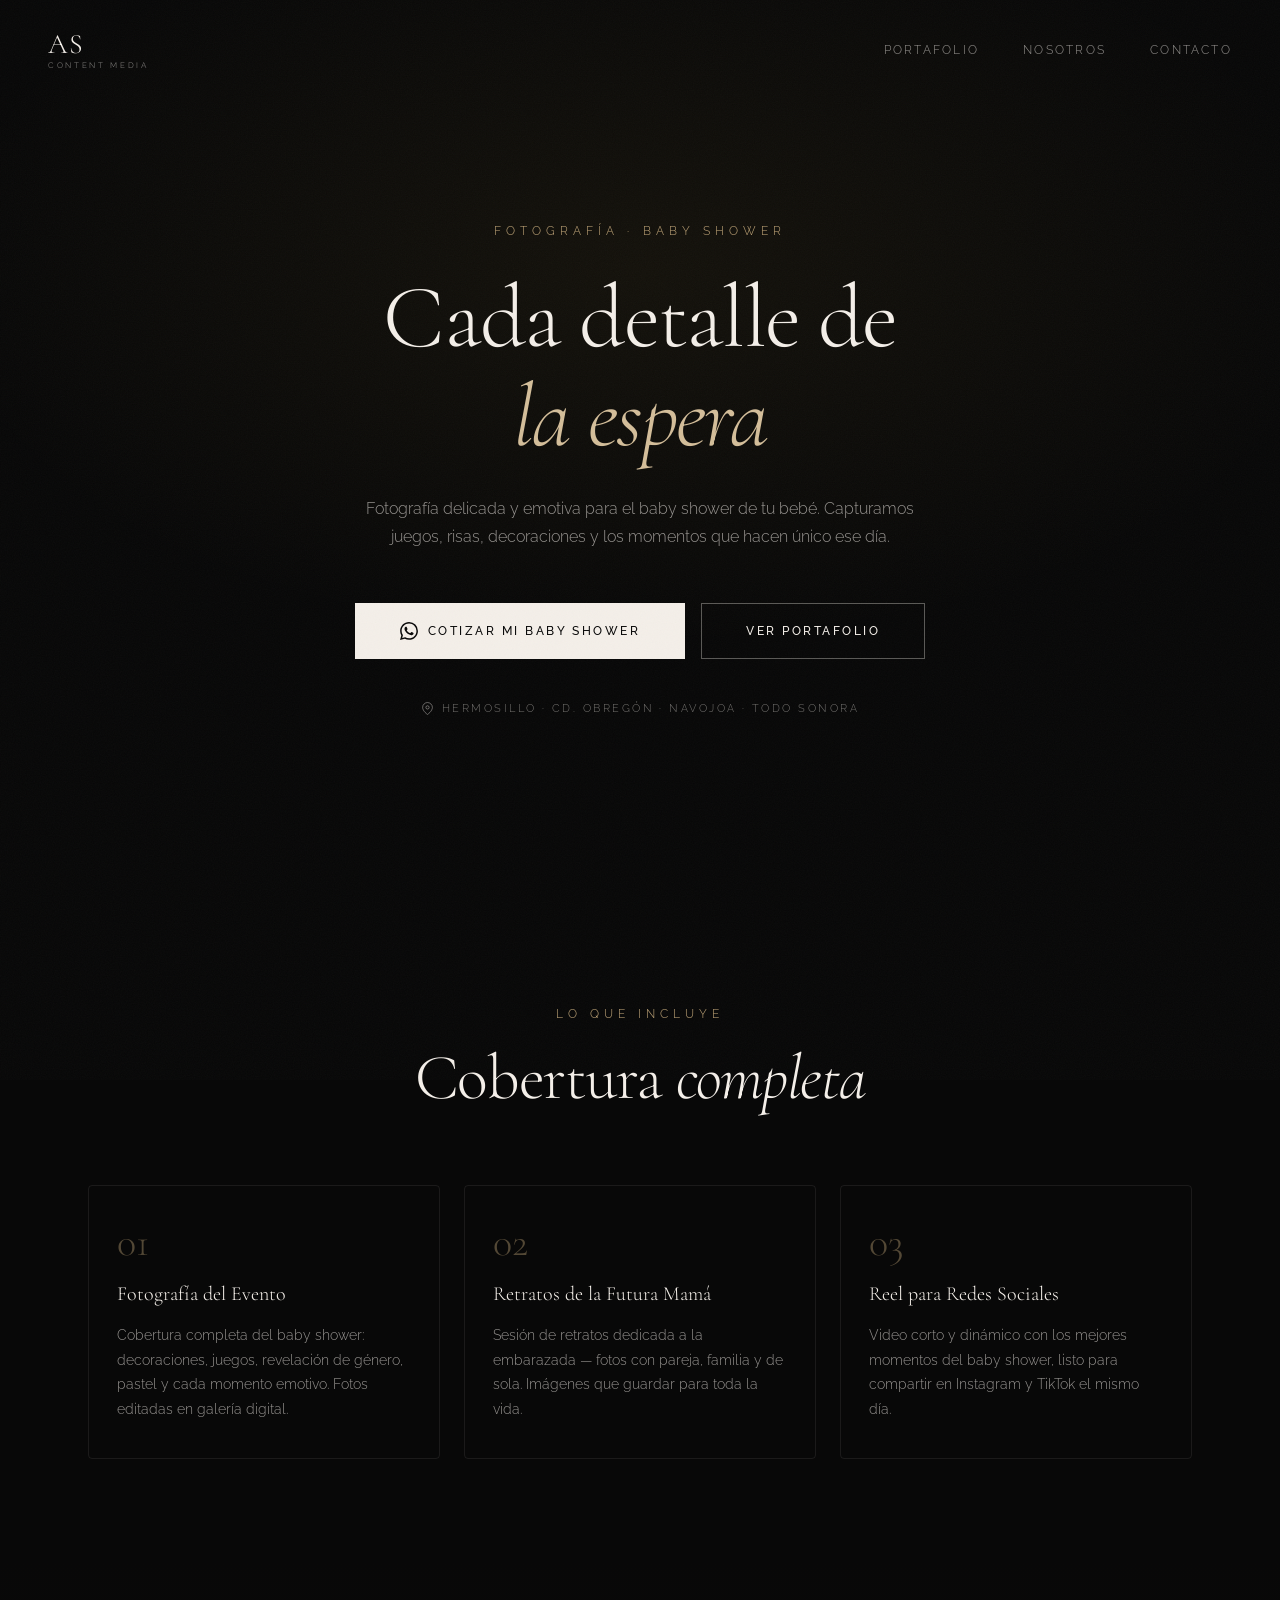
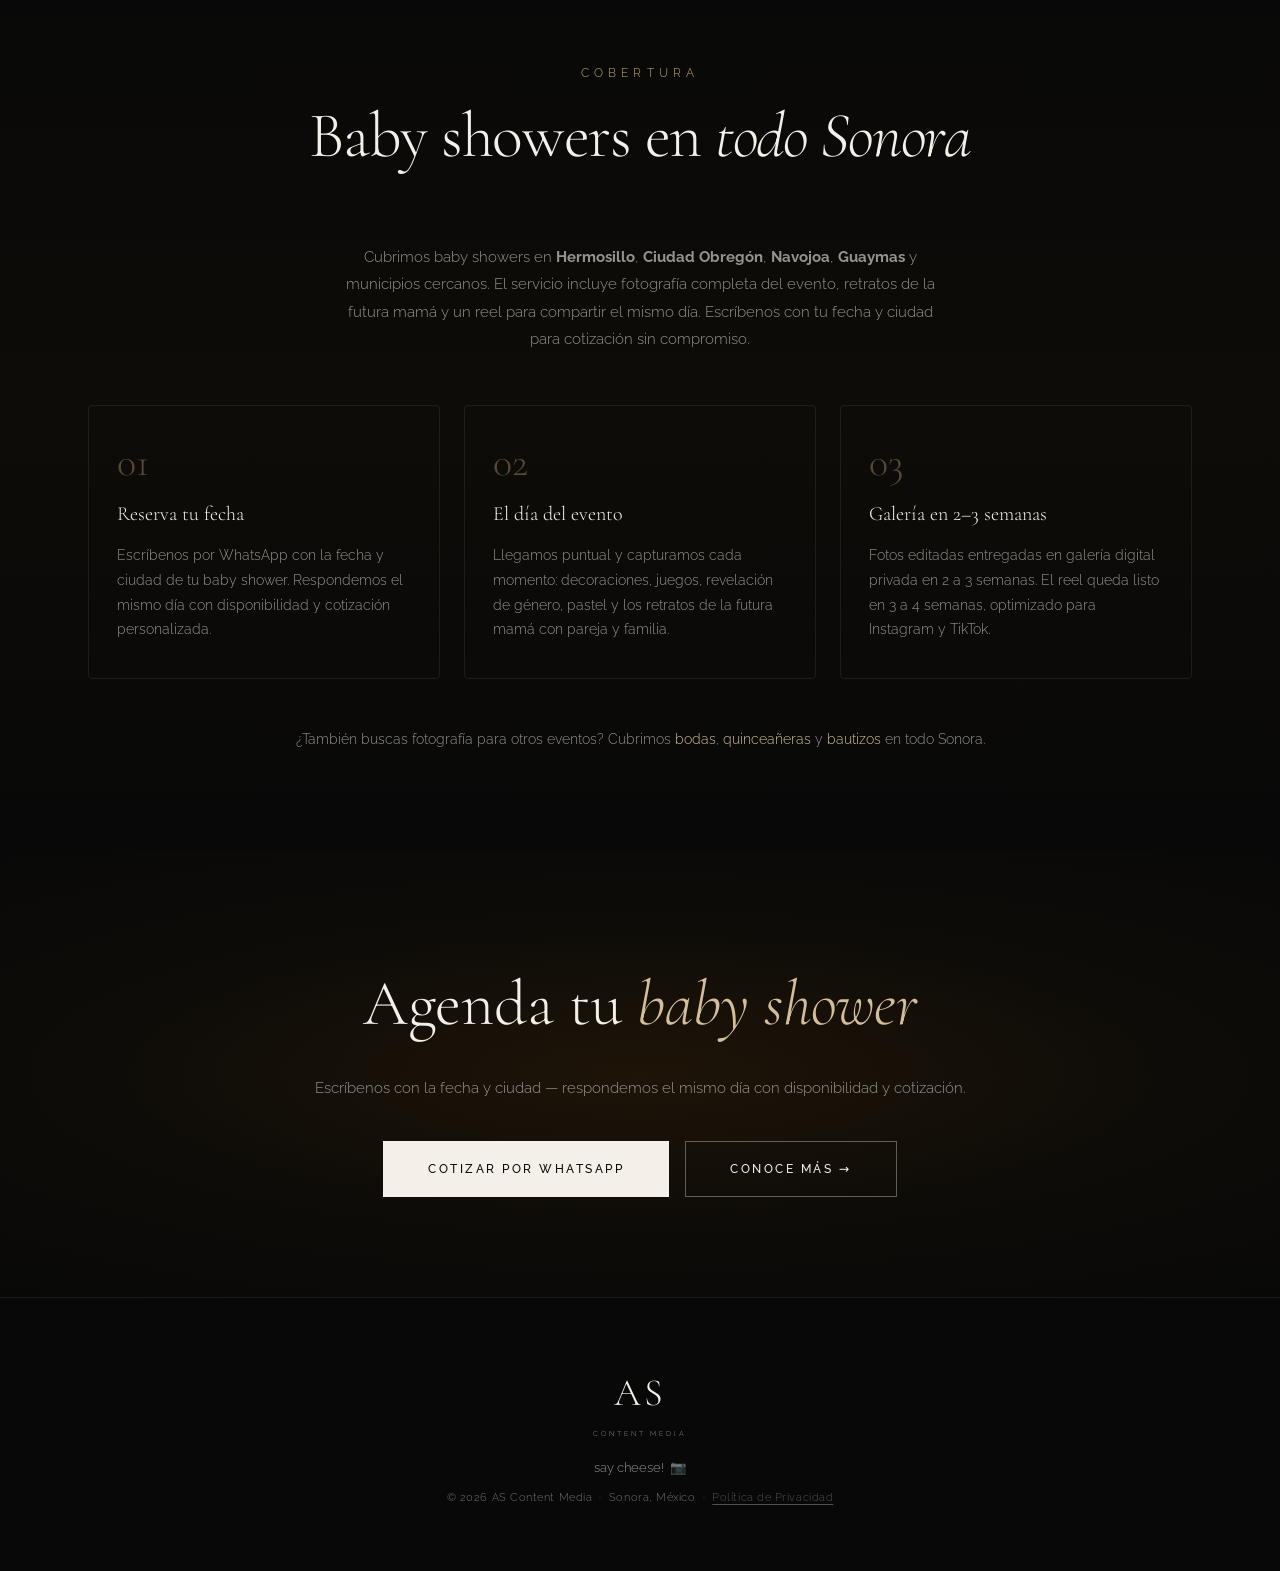
==== commit 060c94d2: "seo: posicionamiento local en Huatabampo como ciudad primaria - Títulos, descriptions y OG tags actu" ====
--- a/baby-shower.html
+++ b/baby-shower.html
@@ -3,23 +3,23 @@
 <head>
   <meta charset="UTF-8">
   <meta name="viewport" content="width=device-width, initial-scale=1.0">
-  <meta name="description" content="Fotografía profesional para baby shower en Sonora, México. Capturamos cada detalle, juego y emoción de la celebración de tu bebé. Hermosillo, Ciudad Obregón, Navojoa y todo Sonora.">
-  <title>Fotografía para Baby Shower en Sonora | AS Content Media</title>
+  <meta name="description" content="Fotógrafa de baby shower en Huatabampo, Navojoa, Ciudad Obregón, Álamos, San Carlos y Hermosillo. Capturamos cada detalle y emoción de la celebración de tu bebé en Sonora.">
+  <title>Fotografía para Baby Shower en Huatabampo, Navojoa y Sonora | AS Content Media</title>
   <link rel="canonical" href="https://pagina-ascontentmedia.vercel.app/baby-shower">
 
   <!-- Open Graph -->
   <meta property="og:type" content="website">
   <meta property="og:site_name" content="AS Content Media">
-  <meta property="og:title" content="Fotografía para Baby Shower en Sonora | AS Content Media">
-  <meta property="og:description" content="Fotografía profesional para baby shower en Sonora, México. Capturamos cada detalle, juego y emoción de la celebración de tu bebé. Hermosillo, Ciudad Obregón, Navojoa y todo Sonora.">
+  <meta property="og:title" content="Fotografía para Baby Shower en Huatabampo, Navojoa y Sonora | AS Content Media">
+  <meta property="og:description" content="Fotógrafa de baby shower en Huatabampo, Navojoa, Ciudad Obregón, Álamos, San Carlos y Hermosillo. Capturamos cada detalle y emoción de la celebración de tu bebé en Sonora.">
   <meta property="og:url" content="https://pagina-ascontentmedia.vercel.app/baby-shower">
   <meta property="og:image" content="https://pagina-ascontentmedia.vercel.app/og-image.jpg">
   <meta property="og:image:width" content="1200">
   <meta property="og:image:height" content="630">
   <meta property="og:locale" content="es_MX">
   <meta name="twitter:card" content="summary_large_image">
-  <meta name="twitter:title" content="Fotografía para Baby Shower en Sonora | AS Content Media">
-  <meta name="twitter:description" content="Fotografía profesional para baby shower en Hermosillo, Ciudad Obregón, Navojoa y todo Sonora.">
+  <meta name="twitter:title" content="Fotografía para Baby Shower en Huatabampo, Navojoa y Sonora | AS Content Media">
+  <meta name="twitter:description" content="Fotógrafa de baby shower en Huatabampo, Navojoa, Ciudad Obregón, Álamos, San Carlos y Hermosillo, Sonora.">
   <meta name="twitter:image" content="https://pagina-ascontentmedia.vercel.app/og-image.jpg">
 
   <!-- Favicon -->
@@ -33,14 +33,17 @@
       {
         "@type": "Service",
         "@id": "https://pagina-ascontentmedia.vercel.app/baby-shower#service",
-        "name": "Fotografía para Baby Shower en Sonora",
-        "description": "Fotografía profesional para baby shower en Hermosillo, Ciudad Obregón, Navojoa y todo el estado de Sonora, México.",
+        "name": "Fotografía para Baby Shower en Huatabampo, Navojoa y Sonora",
+        "description": "Fotografía profesional para baby shower en Huatabampo, Navojoa, Ciudad Obregón, Álamos, San Carlos, Hermosillo y todo el estado de Sonora, México.",
         "provider": { "@id": "https://pagina-ascontentmedia.vercel.app/#business" },
         "areaServed": [
+          { "@type": "City", "name": "Huatabampo" },
+          { "@type": "City", "name": "Navojoa" },
+          { "@type": "City", "name": "Ciudad Obregón" },
+          { "@type": "City", "name": "Álamos" },
+          { "@type": "City", "name": "San Carlos" },
+          { "@type": "City", "name": "Guaymas" },
           { "@type": "City", "name": "Hermosillo" },
-          { "@type": "City", "name": "Ciudad Obregón" },
-          { "@type": "City", "name": "Navojoa" },
-          { "@type": "City", "name": "Guaymas" },
           { "@type": "AdministrativeArea", "name": "Sonora" }
         ],
         "serviceType": "Baby Shower Photography",
--- a/css/style.css
+++ b/css/style.css
@@ -9,13 +9,14 @@
   --dark2:     #191919;
   --dark3:     #222222;
   --white:     #f4efe9;
+  --white-70:  rgba(244, 239, 233, 0.72);
   --white-60:  rgba(244, 239, 233, 0.6);
   --white-20:  rgba(244, 239, 233, 0.2);
   --white-08:  rgba(244, 239, 233, 0.08);
   --gold:      #c4a87a;
   --gold-lt:   #d4be9a;
   --serif:     'Cormorant Garamond', Georgia, serif;
-  --sans:      'Raleway', sans-serif;
+  --sans:      'Raleway', system-ui, sans-serif;
   --ease:      cubic-bezier(0.25, 0.46, 0.45, 0.94);
   --trans:     all 0.4s var(--ease);
 }
@@ -46,6 +47,11 @@
   pointer-events: none;
   z-index: 9999;
   animation: grain 10s steps(8) infinite;
+  will-change: transform;
+  contain: strict;
+}
+@media (max-width: 768px) {
+  .grain { animation: grain 14s steps(6) infinite; opacity: 0.024; }
 }
 @keyframes grain {
   0%   { transform: translate(0,0); }
@@ -67,13 +73,18 @@
 }
 @media (max-width: 768px) { .container { padding: 0 24px; } }
 
-/* ---- Reveal animation ---- */
-.reveal {
-  opacity: 0;
-  transform: translateY(28px);
-  transition: opacity 0.85s var(--ease), transform 0.85s var(--ease);
-}
-.reveal.in { opacity: 1; transform: none; }
+/* ---- Reveal animation (solo desktop) ---- */
+@media (min-width: 769px) {
+  .reveal {
+    opacity: 0;
+    transform: translateY(20px);
+    transition: opacity 0.65s var(--ease), transform 0.65s var(--ease);
+  }
+  .reveal.in { opacity: 1; transform: none; }
+}
+@media (max-width: 768px) {
+  .reveal { opacity: 1; transform: none; }
+}
 
 /* =============================================
    NAVIGATION
@@ -105,8 +116,8 @@
   letter-spacing: 0.04em;
 }
 .nav__logo-sub {
-  font-size: 0.42rem;
-  letter-spacing: 0.38em;
+  font-size: 0.52rem;
+  letter-spacing: 0.32em;
   color: var(--white-60);
   text-transform: uppercase;
   margin-top: 3px;
@@ -117,8 +128,8 @@
   gap: 44px;
 }
 .nav__link {
-  font-size: 0.72rem;
-  letter-spacing: 0.22em;
+  font-size: 0.78rem;
+  letter-spacing: 0.18em;
   text-transform: uppercase;
   color: var(--white-60);
   position: relative;
@@ -170,6 +181,17 @@
 }
 .mobile-menu.open { opacity: 1; pointer-events: all; }
 .mobile-menu ul { display: flex; flex-direction: column; gap: 36px; text-align: center; }
+.mobile-menu ul li {
+  opacity: 0;
+  transform: translateY(20px);
+  transition: opacity 0.4s var(--ease), transform 0.4s var(--ease);
+}
+.mobile-menu.open ul li { opacity: 1; transform: none; }
+.mobile-menu.open ul li:nth-child(1) { transition-delay: 0.08s; }
+.mobile-menu.open ul li:nth-child(2) { transition-delay: 0.16s; }
+.mobile-menu.open ul li:nth-child(3) { transition-delay: 0.24s; }
+.mobile-menu.open ul li:nth-child(4) { transition-delay: 0.32s; }
+.mobile-menu.open ul li:nth-child(5) { transition-delay: 0.40s; }
 .mobile-link {
   font-family: var(--serif);
   font-size: 3.2rem;
@@ -187,7 +209,8 @@
   display: inline-flex;
   align-items: center;
   gap: 10px;
-  padding: 13px 32px;
+  padding: 14px 32px;
+  min-height: 44px;
   font-family: var(--sans);
   font-size: 0.72rem;
   font-weight: 500;
@@ -199,9 +222,12 @@
 }
 .btn--white { background: var(--white); color: var(--black); border-color: var(--white); }
 .btn--white:hover { background: var(--gold); border-color: var(--gold); }
-.btn--ghost { background: transparent; color: var(--white); border-color: var(--white-20); }
-.btn--ghost:hover { border-color: var(--white-60); }
-.btn--lg { padding: 17px 44px; font-size: 0.78rem; }
+.btn--ghost { background: transparent; color: var(--white); border-color: rgba(244, 239, 233, 0.35); }
+.btn--ghost:hover { background: rgba(244, 239, 233, 0.06); border-color: var(--white-60); }
+.btn--lg { padding: 17px 44px; min-height: 52px; font-size: 0.78rem; }
+.btn:focus-visible { outline: 2px solid var(--gold); outline-offset: 3px; }
+.nav__link:focus-visible { outline: 1px solid var(--gold); outline-offset: 4px; color: var(--white); }
+.port-card:focus-visible { outline: 2px solid var(--gold); outline-offset: 2px; }
 
 /* =============================================
    HERO
@@ -270,12 +296,22 @@
 .hero__title em { font-style: italic; color: var(--gold-lt); }
 
 .hero__sub {
-  font-size: 0.95rem;
-  color: var(--white-60);
-  line-height: 1.85;
+  font-size: 1rem;
+  color: var(--white-70);
+  line-height: 1.68;
   max-width: 460px;
   margin-bottom: 52px;
   transition-delay: 0.3s;
+  padding-top: 24px;
+  position: relative;
+}
+.hero__sub::before {
+  content: '';
+  position: absolute;
+  top: 0; left: 0;
+  width: 40px; height: 1px;
+  background: var(--gold);
+  opacity: 0.6;
 }
 
 .hero__cta {
@@ -460,7 +496,18 @@
   display: flex;
   flex-direction: column;
   transition: background 0.4s var(--ease);
-}
+  overflow: hidden;
+}
+.svc-card::before {
+  content: '';
+  position: absolute;
+  bottom: 0; left: 0;
+  width: 0; height: 2px;
+  background: linear-gradient(to right, var(--gold), transparent);
+  transition: width 0.6s var(--ease);
+}
+.svc-card:hover::before { width: 100%; }
+.svc-card--featured::before { width: 60%; opacity: 0.7; }
 .svc-card:hover { background: var(--dark2); }
 .svc-card--featured { background: var(--dark2); }
 .svc-card--featured:hover { background: var(--dark3); }
@@ -571,16 +618,24 @@
   will-change: transform;
 }
 .port-card:focus { outline: 1px solid var(--gold); outline-offset: -1px; }
-.port-card:hover { border-color: var(--white-20); box-shadow: 0 24px 60px rgba(0,0,0,0.6); }
+.port-card:hover {
+  border-color: rgba(196, 168, 122, 0.3);
+  box-shadow: 0 24px 60px rgba(0,0,0,0.6), 0 0 0 1px rgba(196, 168, 122, 0.12);
+}
 
 /* Gloss shine layer */
 .port-card::after {
   content: '';
   position: absolute;
   inset: 0;
-  background: linear-gradient(135deg, rgba(244,239,233,0.07) 0%, transparent 55%);
+  background: linear-gradient(
+    135deg,
+    rgba(244, 239, 233, 0.09) 0%,
+    transparent 50%,
+    rgba(196, 168, 122, 0.04) 100%
+  );
   opacity: 0;
-  transition: opacity 0.35s;
+  transition: opacity 0.5s var(--ease);
   pointer-events: none;
   z-index: 3;
 }
@@ -1044,32 +1099,76 @@
   .nav__links { display: none; }
   .nav__burger { display: flex; }
 
-  .services__grid { grid-template-columns: 1fr; }
+  .services__grid { grid-template-columns: repeat(2, 1fr); }
 
   .portfolio__grid {
     grid-template-columns: repeat(2, 1fr);
-    padding: 0 24px;
+    gap: 12px;
+    padding: 0 20px;
   }
+  .port-card__info { padding: 20px 24px; }
+
+  .about { padding: 88px 0; }
+  .faq { padding: 88px 0; }
 }
 
 @media (max-width: 600px) {
   .hero { padding: 110px 24px 80px; }
-  .hero__cta { flex-direction: column; align-items: flex-start; }
+  .hero__cta { flex-direction: column; align-items: stretch; }
+  .hero__cta .btn { justify-content: center; text-align: center; }
   .hero__scroll { right: 24px; }
   .nav { padding: 24px; }
   .nav.scrolled { padding: 16px 24px; }
   .services { padding: 88px 0; }
+  .services__grid { grid-template-columns: 1fr; }
   .svc-card { padding: 40px 28px 36px; }
-  .portfolio { padding: 88px 0; }
+  .portfolio { padding: 64px 0; }
   .portfolio__grid { grid-template-columns: 1fr; padding: 0 24px; }
   .contact { padding: 88px 0; }
   .contact__btns { flex-direction: column; align-items: center; }
   .modal__head { padding: 72px 24px 28px; }
   .modal__body { padding: 0 24px 60px; }
   .modal__grid { grid-template-columns: 1fr; }
-  .about__inner { grid-template-columns: 1fr; gap: 48px; }
-  .about__deco { display: none; }
+  .about { padding: 56px 0; }
+  .about__inner { grid-template-columns: 1fr; gap: 32px; }
+  .about__body { font-size: 0.88rem; line-height: 1.75; margin-bottom: 14px; }
+  .about .section-title { font-size: clamp(2rem, 8vw, 2.8rem); margin-bottom: 20px; }
+  .about__signature { margin-top: 24px; padding-top: 20px; }
+
+  /* Ocultar el frame decorativo pero mostrar stats en fila */
+  .about__deco-frame { padding: 0; background: none; border: none; }
+  .about__deco-frame::before { display: none; }
+  .about__deco-inner { display: none; }
+  .about__deco-stats {
+    display: flex;
+    flex-direction: row;
+    justify-content: space-around;
+    padding: 24px 0;
+    border-top: 1px solid var(--white-08);
+    border-bottom: 1px solid var(--white-08);
+  }
+  .about__stat-divider { display: none; }
+  .about__stat { padding: 0; text-align: center; flex: 1; }
+  .about__stat-num { font-size: 1.8rem; }
+  .about__stat-label { font-size: 0.6rem; }
+  .about__deco-area { display: none; }
+  .faq { padding: 64px 0; }
   .faq__question { font-size: 1.05rem; }
+  .testimonials { padding: 64px 0; }
+  .testimonials__grid { grid-template-columns: 1fr; padding: 0; }
+
+  /* Touch targets mínimos 44px */
+  .nav__link { padding: 12px 8px; }
+  .port-card__link { padding: 12px 0; display: inline-block; min-height: 44px; line-height: 44px; }
+}
+
+/* Preferencia de movimiento reducido */
+@media (prefers-reduced-motion: reduce) {
+  .grain { animation: none; }
+  .reveal { opacity: 1; transform: none; transition: none; }
+  .hero__badge-ring { animation: none; }
+  .hero__scroll-line { animation: none; }
+  * { transition-duration: 0.01ms !important; animation-duration: 0.01ms !important; }
 }
 
 /* =============================================
@@ -1220,12 +1319,28 @@
   flex-direction: column;
   gap: 20px;
   transition: border-color 0.4s;
-}
+  position: relative;
+  overflow: hidden;
+}
+.testi-card::before {
+  content: '\201C';
+  position: absolute;
+  top: -8px; right: 20px;
+  font-family: var(--serif);
+  font-size: 6rem;
+  font-weight: 300;
+  color: var(--gold);
+  opacity: 0.06;
+  line-height: 1;
+  pointer-events: none;
+  transition: opacity 0.4s;
+}
+.testi-card:hover::before { opacity: 0.1; }
 .testi-card:hover { border-color: rgba(196, 168, 122, 0.3); }
 .testi-card__stars {
   color: var(--gold);
-  font-size: 0.9rem;
-  letter-spacing: 3px;
+  font-size: 1rem;
+  letter-spacing: 4px;
 }
 .testi-card__text {
   font-family: var(--serif);
